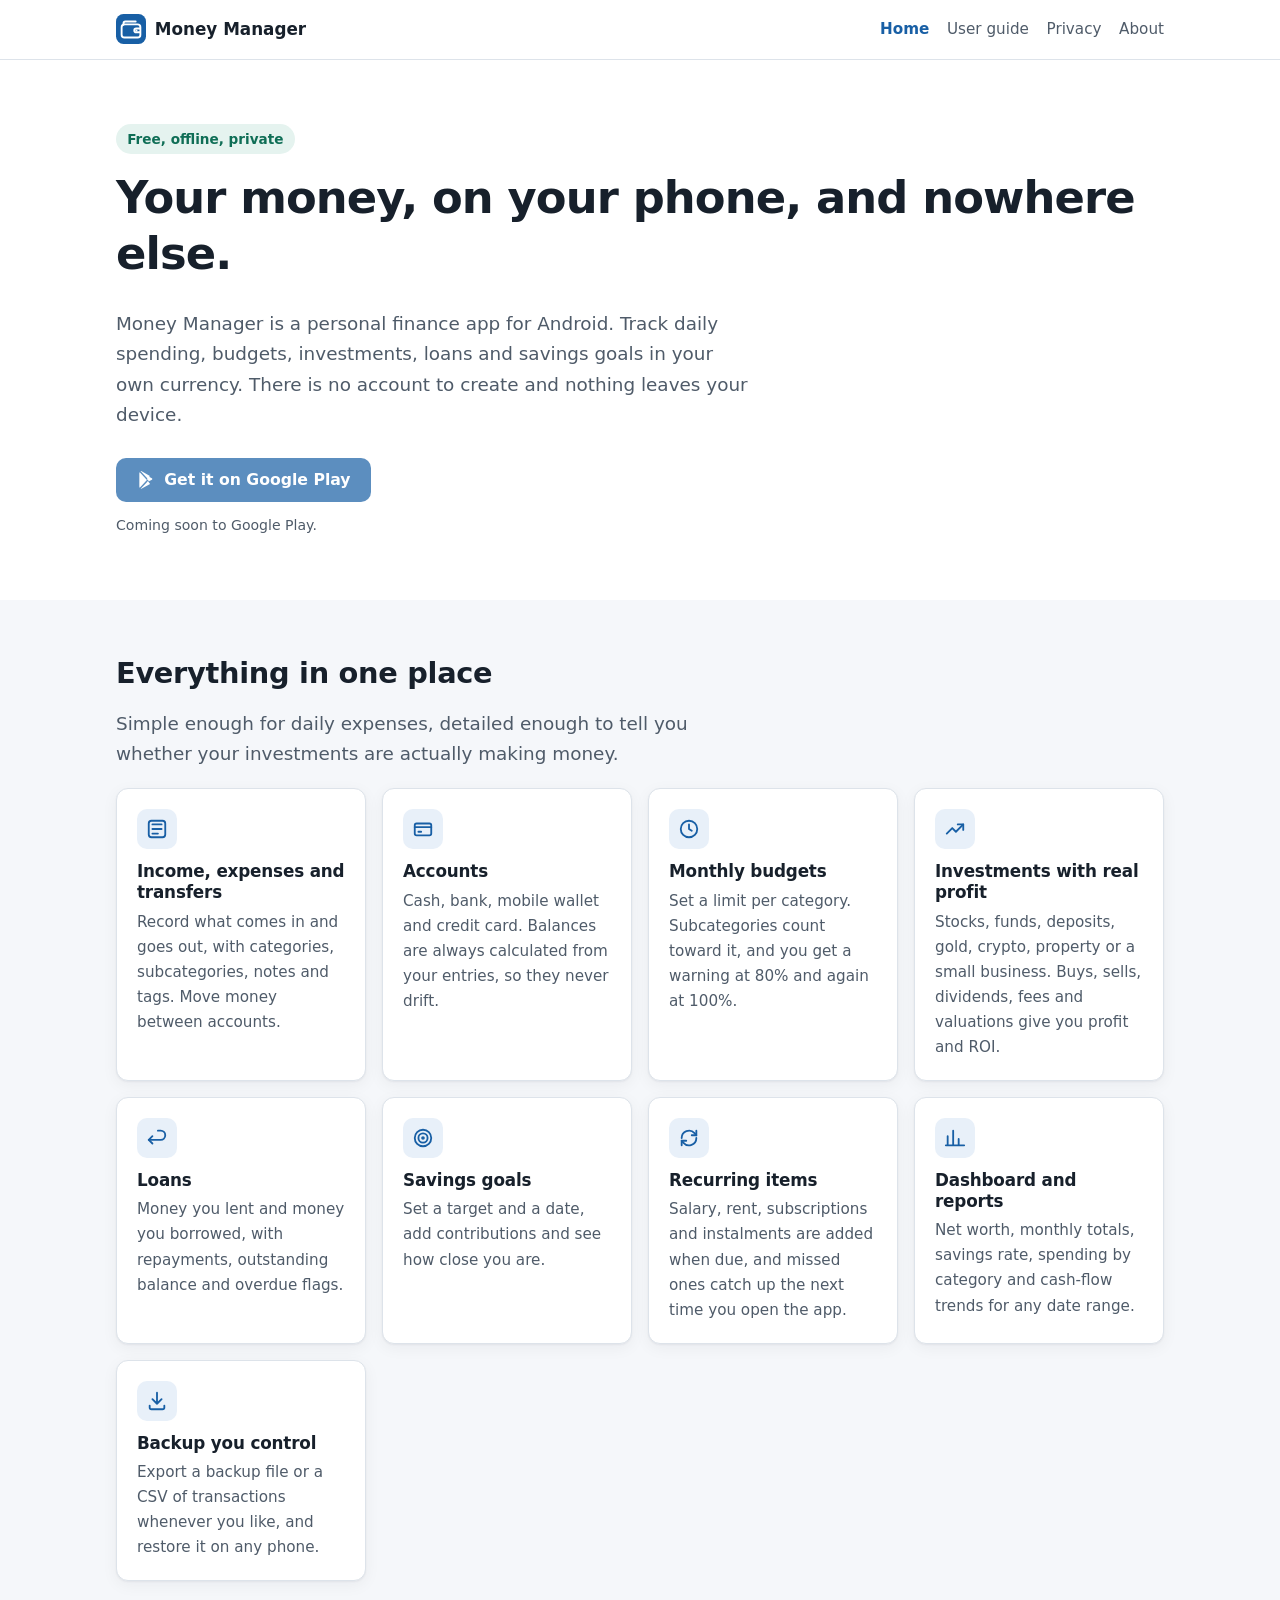
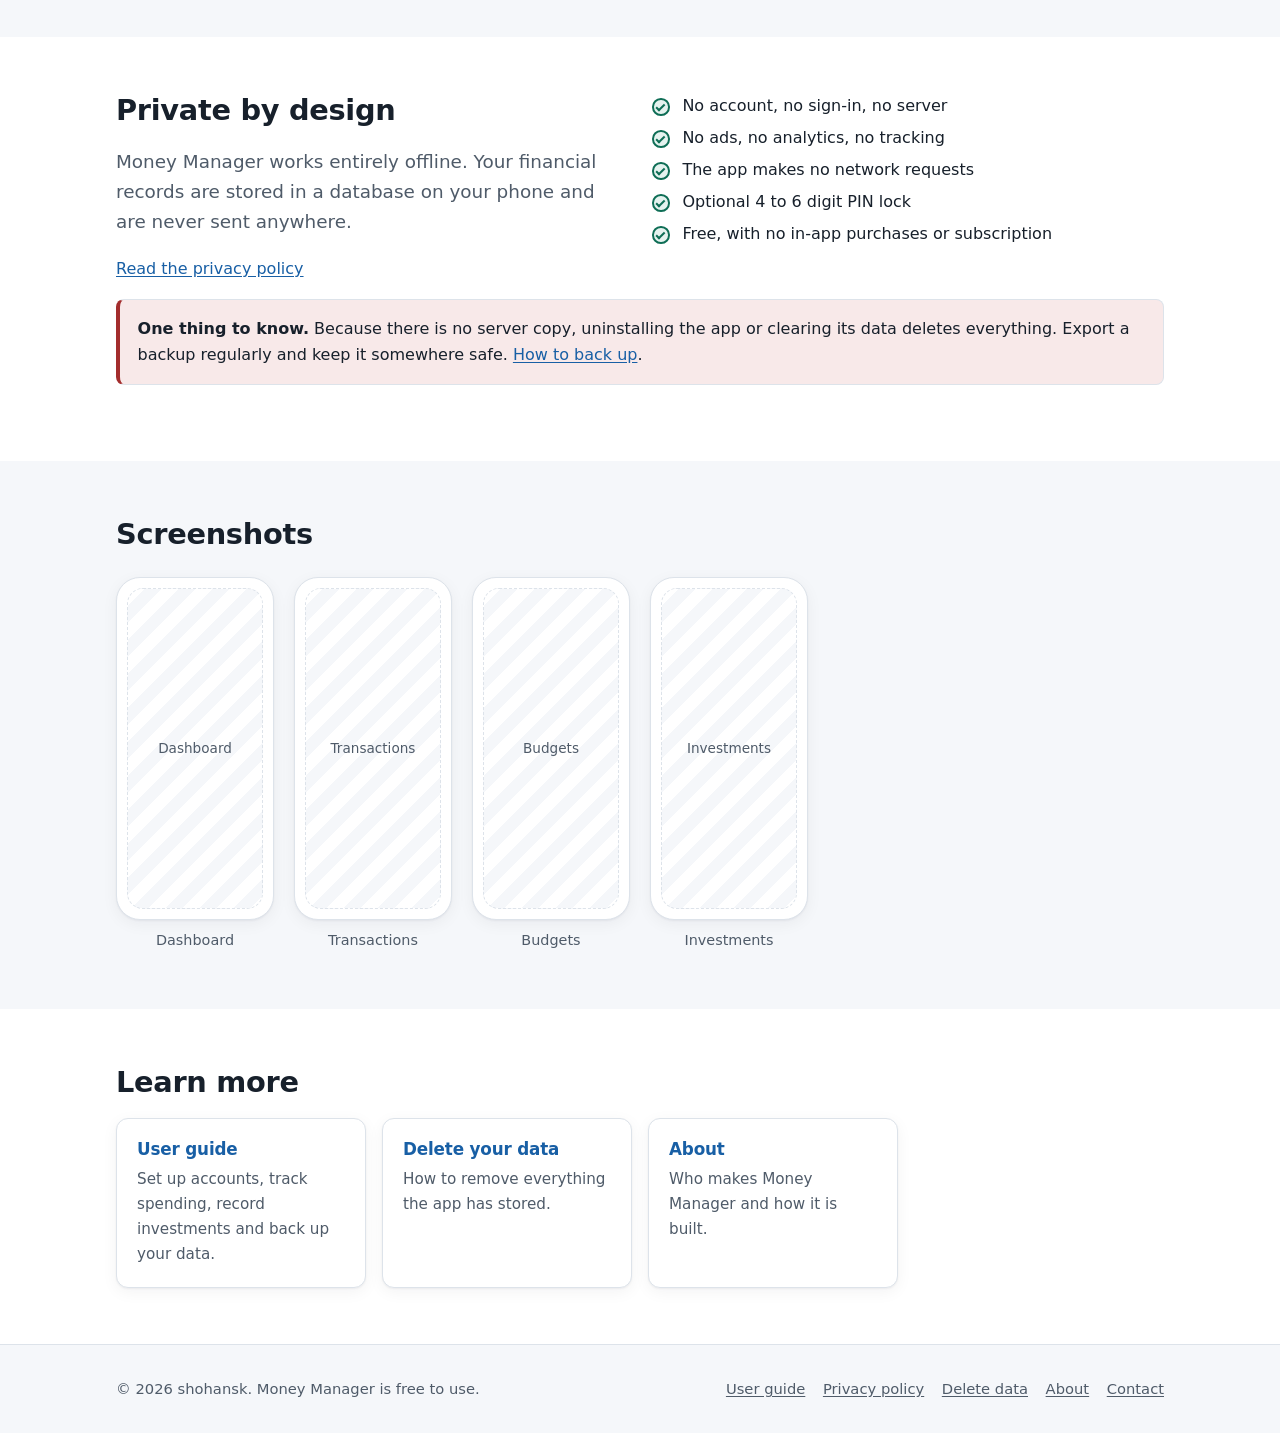
==== index.html @ 329f346e "feat: Money Manager website, user guide and privacy policy Co-Authored-By: Claude Opus 5.5 <noreply@" ====
<!doctype html>
<html lang="en">
<head>
  <meta charset="utf-8">
  <meta name="viewport" content="width=device-width, initial-scale=1">
  <title>Money Manager: private, offline personal finance for Android</title>
  <meta name="description" content="Money Manager is a free personal finance app for Android. Track expenses, budgets, investments, loans and savings goals. Your data stays on your phone.">
  <meta name="color-scheme" content="light dark">
  <meta name="theme-color" content="#185FA5">
  <link rel="canonical" href="https://shohansk.github.io/money-manager-site/">
  <meta property="og:title" content="Money Manager">
  <meta property="og:description" content="Free, offline-first personal finance for Android. No account, no ads, no tracking.">
  <meta property="og:url" content="https://shohansk.github.io/money-manager-site/">
  <meta property="og:type" content="website">
  <link rel="icon" href="data:image/svg+xml,%3Csvg xmlns='http://www.w3.org/2000/svg' viewBox='0 0 32 32'%3E%3Crect width='32' height='32' rx='8' fill='%23185FA5'/%3E%3Crect x='6' y='9' width='20' height='15' rx='3' fill='none' stroke='white' stroke-width='2'/%3E%3Ccircle cx='21' cy='16.5' r='1.6' fill='white'/%3E%3C/svg%3E">
  <link rel="stylesheet" href="style.css">
</head>
<body>
  <a class="skip-link" href="#main">Skip to content</a>

  <header class="site-header">
    <div class="container">
      <a class="brand" href="index.html" aria-label="Money Manager home">
        <svg viewBox="0 0 32 32" aria-hidden="true"><rect width="32" height="32" rx="8" fill="#185FA5"/><path d="M8 11.5V10a2 2 0 0 1 2-2h11" fill="none" stroke="#fff" stroke-width="2" stroke-linecap="round"/><rect x="6" y="11" width="20" height="14" rx="3" fill="none" stroke="#fff" stroke-width="2"/><path d="M26 15.5h-4.5a2 2 0 0 0 0 4H26" fill="none" stroke="#fff" stroke-width="2"/><circle cx="21.8" cy="17.5" r="1.1" fill="#fff"/></svg>
        Money Manager
      </a>
      <nav class="site-nav" aria-label="Main">
        <ul>
          <li><a href="index.html" aria-current="page">Home</a></li>
          <li><a href="guide.html">User guide</a></li>
          <li><a href="privacy.html">Privacy</a></li>
          <li><a href="about.html">About</a></li>
        </ul>
      </nav>
    </div>
  </header>

  <main id="main">
    <section class="hero">
      <div class="container">
        <span class="eyebrow">Free, offline, private</span>
        <h1>Your money, on your phone, and nowhere else.</h1>
        <p class="lead">Money Manager is a personal finance app for Android. Track daily spending, budgets, investments, loans and savings goals in your own currency. There is no account to create and nothing leaves your device.</p>
        <div class="cta-row">
          <a class="btn btn-primary" href="#" aria-disabled="true" aria-describedby="play-note">
            <svg viewBox="0 0 24 24" aria-hidden="true"><path fill="currentColor" d="M4.5 2.8c-.3.3-.5.8-.5 1.4v15.6c0 .6.2 1.1.5 1.4l8.6-9.2-8.6-9.2Zm9.8 10.5-2.1 2.2-6.6 7.1c.4.1.9 0 1.4-.3l9.9-5.6-2.6-3.4Zm4.2-3.7-2.9-1.6-2.6 2.7 2.6 2.8 2.9-1.6c1.5-.9 1.5-1.5 0-2.3ZM6.8 1.6c-.5-.3-1-.4-1.4-.3l6.6 7.1 2.1 2.2 2.6-3.4-9.9-5.6Z"/></svg>
            Get it on Google Play
          </a>
        </div>
        <p class="note" id="play-note">Coming soon to Google Play.</p>
      </div>
    </section>

    <section class="section section-alt" aria-labelledby="features-title">
      <div class="container">
        <h2 id="features-title">Everything in one place</h2>
        <p class="lead">Simple enough for daily expenses, detailed enough to tell you whether your investments are actually making money.</p>
        <div class="grid">
          <article class="card">
            <span class="icon"><svg viewBox="0 0 24 24" fill="none" stroke="currentColor" stroke-width="2" stroke-linecap="round" stroke-linejoin="round" aria-hidden="true"><path d="M7 7h10M7 12h10M7 17h6"/><rect x="3" y="3" width="18" height="18" rx="3"/></svg></span>
            <h3>Income, expenses and transfers</h3>
            <p>Record what comes in and goes out, with categories, subcategories, notes and tags. Move money between accounts.</p>
          </article>
          <article class="card">
            <span class="icon"><svg viewBox="0 0 24 24" fill="none" stroke="currentColor" stroke-width="2" stroke-linecap="round" stroke-linejoin="round" aria-hidden="true"><rect x="3" y="6" width="18" height="13" rx="2"/><path d="M3 10h18M7 15h3"/></svg></span>
            <h3>Accounts</h3>
            <p>Cash, bank, mobile wallet and credit card. Balances are always calculated from your entries, so they never drift.</p>
          </article>
          <article class="card">
            <span class="icon"><svg viewBox="0 0 24 24" fill="none" stroke="currentColor" stroke-width="2" stroke-linecap="round" stroke-linejoin="round" aria-hidden="true"><circle cx="12" cy="12" r="9"/><path d="M12 7v5l3 2"/></svg></span>
            <h3>Monthly budgets</h3>
            <p>Set a limit per category. Subcategories count toward it, and you get a warning at 80% and again at 100%.</p>
          </article>
          <article class="card">
            <span class="icon"><svg viewBox="0 0 24 24" fill="none" stroke="currentColor" stroke-width="2" stroke-linecap="round" stroke-linejoin="round" aria-hidden="true"><path d="M3 17l6-6 4 4 8-8"/><path d="M15 7h6v6"/></svg></span>
            <h3>Investments with real profit</h3>
            <p>Stocks, funds, deposits, gold, crypto, property or a small business. Buys, sells, dividends, fees and valuations give you profit and ROI.</p>
          </article>
          <article class="card">
            <span class="icon"><svg viewBox="0 0 24 24" fill="none" stroke="currentColor" stroke-width="2" stroke-linecap="round" stroke-linejoin="round" aria-hidden="true"><path d="M7 10l-4 4 4 4"/><path d="M3 14h13a5 5 0 0 0 0-10h-3"/></svg></span>
            <h3>Loans</h3>
            <p>Money you lent and money you borrowed, with repayments, outstanding balance and overdue flags.</p>
          </article>
          <article class="card">
            <span class="icon"><svg viewBox="0 0 24 24" fill="none" stroke="currentColor" stroke-width="2" stroke-linecap="round" stroke-linejoin="round" aria-hidden="true"><circle cx="12" cy="12" r="9"/><circle cx="12" cy="12" r="5"/><circle cx="12" cy="12" r="1"/></svg></span>
            <h3>Savings goals</h3>
            <p>Set a target and a date, add contributions and see how close you are.</p>
          </article>
          <article class="card">
            <span class="icon"><svg viewBox="0 0 24 24" fill="none" stroke="currentColor" stroke-width="2" stroke-linecap="round" stroke-linejoin="round" aria-hidden="true"><path d="M4 12a8 8 0 0 1 14-5.3L20 9"/><path d="M20 4v5h-5"/><path d="M20 12a8 8 0 0 1-14 5.3L4 15"/><path d="M4 20v-5h5"/></svg></span>
            <h3>Recurring items</h3>
            <p>Salary, rent, subscriptions and instalments are added when due, and missed ones catch up the next time you open the app.</p>
          </article>
          <article class="card">
            <span class="icon"><svg viewBox="0 0 24 24" fill="none" stroke="currentColor" stroke-width="2" stroke-linecap="round" stroke-linejoin="round" aria-hidden="true"><path d="M4 20V10M10 20V4M16 20v-7M22 20H2"/></svg></span>
            <h3>Dashboard and reports</h3>
            <p>Net worth, monthly totals, savings rate, spending by category and cash-flow trends for any date range.</p>
          </article>
          <article class="card">
            <span class="icon"><svg viewBox="0 0 24 24" fill="none" stroke="currentColor" stroke-width="2" stroke-linecap="round" stroke-linejoin="round" aria-hidden="true"><path d="M12 3v12M7 10l5 5 5-5"/><path d="M4 17v2a2 2 0 0 0 2 2h12a2 2 0 0 0 2-2v-2"/></svg></span>
            <h3>Backup you control</h3>
            <p>Export a backup file or a CSV of transactions whenever you like, and restore it on any phone.</p>
          </article>
        </div>
      </div>
    </section>

    <section class="section" aria-labelledby="privacy-title">
      <div class="container privacy-panel">
        <div>
          <h2 id="privacy-title">Private by design</h2>
          <p class="lead">Money Manager works entirely offline. Your financial records are stored in a database on your phone and are never sent anywhere.</p>
          <p><a href="privacy.html">Read the privacy policy</a></p>
        </div>
        <ul class="checklist">
          <li>No account, no sign-in, no server</li>
          <li>No ads, no analytics, no tracking</li>
          <li>The app makes no network requests</li>
          <li>Optional 4 to 6 digit PIN lock</li>
          <li>Free, with no in-app purchases or subscription</li>
        </ul>
      </div>
      <div class="container">
        <div class="callout callout-warn">
          <p><strong>One thing to know.</strong> Because there is no server copy, uninstalling the app or clearing its data deletes everything. Export a backup regularly and keep it somewhere safe. <a href="guide.html#backup">How to back up</a>.</p>
        </div>
      </div>
    </section>

    <section class="section section-alt" aria-labelledby="shots-title">
      <div class="container">
        <h2 id="shots-title">Screenshots</h2>
        <div class="shots">
          <figure>
            <div class="shot shot--dashboard" role="img" aria-label="Dashboard screen showing net worth and monthly totals"><span>Dashboard</span></div>
            <figcaption>Dashboard</figcaption>
          </figure>
          <figure>
            <div class="shot shot--transactions" role="img" aria-label="Transactions list with categories and amounts"><span>Transactions</span></div>
            <figcaption>Transactions</figcaption>
          </figure>
          <figure>
            <div class="shot shot--budgets" role="img" aria-label="Budgets screen with progress bars per category"><span>Budgets</span></div>
            <figcaption>Budgets</figcaption>
          </figure>
          <figure>
            <div class="shot shot--investments" role="img" aria-label="Investments screen showing profit and ROI"><span>Investments</span></div>
            <figcaption>Investments</figcaption>
          </figure>
        </div>
      </div>
    </section>

    <section class="section" aria-labelledby="next-title">
      <div class="container">
        <h2 id="next-title">Learn more</h2>
        <div class="grid">
          <a class="card" href="guide.html" style="text-decoration:none"><h3>User guide</h3><p>Set up accounts, track spending, record investments and back up your data.</p></a>
          <a class="card" href="delete-data.html" style="text-decoration:none"><h3>Delete your data</h3><p>How to remove everything the app has stored.</p></a>
          <a class="card" href="about.html" style="text-decoration:none"><h3>About</h3><p>Who makes Money Manager and how it is built.</p></a>
        </div>
      </div>
    </section>
  </main>

  <footer class="site-footer">
    <div class="container">
      <p>&copy; 2026 shohansk. Money Manager is free to use.</p>
      <ul>
        <li><a href="guide.html">User guide</a></li>
        <li><a href="privacy.html">Privacy policy</a></li>
        <li><a href="delete-data.html">Delete data</a></li>
        <li><a href="about.html">About</a></li>
        <li><a href="https://github.com/shohansk/money-manager-site/issues">Contact</a></li>
      </ul>
    </div>
  </footer>
</body>
</html>
---- style.css ----
/* Money Manager site: shared styles. No build step. */

:root {
  --accent: #185fa5;
  --accent-strong: #124a82;
  --accent-soft: #e8f0f9;
  --gain: #0f6e56;
  --gain-soft: #e5f3ef;
  --loss: #a32d2d;
  --loss-soft: #f8e9e9;
  --bg: #ffffff;
  --bg-alt: #f5f7fa;
  --surface: #ffffff;
  --text: #17202b;
  --muted: #4f5b69;
  --border: #dde3ea;
  --code-bg: #eef2f6;
  --shadow: 0 1px 2px rgba(16, 24, 40, 0.05), 0 4px 16px rgba(16, 24, 40, 0.05);
  --radius: 12px;
  --max: 1080px;
  --prose: 720px;
  --font: "Inter", system-ui, -apple-system, "Segoe UI", Roboto, "Noto Sans", sans-serif;
  --mono: ui-monospace, SFMono-Regular, Menlo, Consolas, monospace;
  color-scheme: light dark;
}

@media (prefers-color-scheme: dark) {
  :root {
    --accent: #6aa7e6;
    --accent-strong: #8dbcef;
    --accent-soft: #15283d;
    --gain: #4cc3a1;
    --gain-soft: #10291f;
    --loss: #ef8a8a;
    --loss-soft: #2f1616;
    --bg: #0f141a;
    --bg-alt: #151c24;
    --surface: #18212b;
    --text: #e6ebf1;
    --muted: #a3afbd;
    --border: #2a3542;
    --code-bg: #1f2a36;
    --shadow: none;
  }
}

*,
*::before,
*::after {
  box-sizing: border-box;
}

html {
  -webkit-text-size-adjust: 100%;
  scroll-behavior: smooth;
  scroll-padding-top: 1rem;
}

body {
  margin: 0;
  background: var(--bg);
  color: var(--text);
  font-family: var(--font);
  font-size: 1rem;
  line-height: 1.65;
  overflow-wrap: break-word;
}

img,
svg {
  max-width: 100%;
}

a {
  color: var(--accent);
  text-underline-offset: 0.15em;
}

a:hover {
  color: var(--accent-strong);
}

a:focus-visible,
.btn:focus-visible {
  outline: 3px solid var(--accent);
  outline-offset: 2px;
  border-radius: 6px;
}

h1,
h2,
h3,
h4 {
  line-height: 1.25;
  letter-spacing: -0.01em;
  margin: 0 0 0.6em;
}

h1 {
  font-size: clamp(1.9rem, 5vw, 2.8rem);
  letter-spacing: -0.02em;
}

h2 {
  font-size: clamp(1.4rem, 3.5vw, 1.8rem);
  margin-top: 2.2em;
}

h3 {
  font-size: 1.15rem;
  margin-top: 1.8em;
}

p,
ul,
ol,
table,
pre {
  margin: 0 0 1em;
}

li + li {
  margin-top: 0.35em;
}

code {
  font-family: var(--mono);
  font-size: 0.9em;
  background: var(--code-bg);
  padding: 0.1em 0.35em;
  border-radius: 4px;
}

pre {
  background: var(--code-bg);
  padding: 1rem;
  border-radius: 8px;
  overflow-x: auto;
  font-size: 0.9rem;
  line-height: 1.5;
}

pre code {
  background: none;
  padding: 0;
}

.skip-link {
  position: absolute;
  left: -9999px;
}

.skip-link:focus {
  left: 1rem;
  top: 1rem;
  background: var(--surface);
  padding: 0.5rem 1rem;
  z-index: 10;
}

.container {
  max-width: var(--max);
  margin: 0 auto;
  padding: 0 16px;
}

.prose {
  max-width: var(--prose);
}

/* Header */

.site-header {
  border-bottom: 1px solid var(--border);
  background: var(--bg);
}

.site-header .container {
  display: flex;
  flex-wrap: wrap;
  align-items: center;
  justify-content: space-between;
  gap: 0.5rem 1.5rem;
  padding-top: 0.9rem;
  padding-bottom: 0.9rem;
}

.brand {
  display: inline-flex;
  align-items: center;
  gap: 0.55rem;
  font-weight: 700;
  font-size: 1.05rem;
  color: var(--text);
  text-decoration: none;
}

.brand svg {
  width: 30px;
  height: 30px;
  flex: none;
}

.site-nav ul {
  display: flex;
  flex-wrap: wrap;
  gap: 0.25rem 1.1rem;
  list-style: none;
  margin: 0;
  padding: 0;
}

.site-nav li + li {
  margin-top: 0;
}

.site-nav a {
  color: var(--muted);
  text-decoration: none;
  font-size: 0.95rem;
  padding: 0.25rem 0;
}

.site-nav a:hover,
.site-nav a[aria-current="page"] {
  color: var(--accent);
}

.site-nav a[aria-current="page"] {
  font-weight: 600;
}

/* Sections */

main {
  display: block;
}

.section {
  padding: 3.5rem 0;
}

.section-alt {
  background: var(--bg-alt);
}

.section h2:first-child {
  margin-top: 0;
}

.lead {
  font-size: 1.15rem;
  color: var(--muted);
  max-width: 40rem;
}

.page-head {
  padding: 3rem 0 1rem;
}

.page-head p {
  color: var(--muted);
}

.meta {
  font-size: 0.9rem;
  color: var(--muted);
}

/* Hero */

.hero {
  padding: 4rem 0 3rem;
}

.hero .lead {
  margin-bottom: 1.75rem;
}

.eyebrow {
  display: inline-block;
  font-size: 0.85rem;
  font-weight: 600;
  color: var(--gain);
  background: var(--gain-soft);
  padding: 0.25rem 0.7rem;
  border-radius: 999px;
  margin-bottom: 1rem;
}

.cta-row {
  display: flex;
  flex-wrap: wrap;
  gap: 0.75rem;
  align-items: center;
}

.btn {
  display: inline-flex;
  align-items: center;
  justify-content: center;
  gap: 0.5rem;
  min-height: 44px;
  padding: 0.65rem 1.2rem;
  border-radius: 10px;
  font-weight: 600;
  font-size: 0.98rem;
  text-decoration: none;
  border: 1px solid transparent;
  line-height: 1.2;
}

.btn-primary {
  background: var(--accent);
  color: #fff;
}

.btn-primary:hover {
  background: var(--accent-strong);
  color: #fff;
}

@media (prefers-color-scheme: dark) {
  .btn-primary,
  .btn-primary:hover {
    color: #0f141a;
  }
}

.btn-secondary {
  background: var(--surface);
  color: var(--accent);
  border-color: var(--border);
}

.btn-secondary:hover {
  border-color: var(--accent);
}

.btn[aria-disabled="true"] {
  opacity: 0.7;
  cursor: default;
}

.btn svg {
  width: 20px;
  height: 20px;
  flex: none;
}

.note {
  font-size: 0.88rem;
  color: var(--muted);
  margin-top: 0.75rem;
}

/* Cards and grids */

.grid {
  display: grid;
  gap: 1rem;
  grid-template-columns: repeat(auto-fill, minmax(min(100%, 240px), 1fr));
}

.card {
  background: var(--surface);
  border: 1px solid var(--border);
  border-radius: var(--radius);
  padding: 1.25rem;
  box-shadow: var(--shadow);
}

.card h3 {
  margin: 0 0 0.4rem;
  font-size: 1.05rem;
}

.card p {
  margin: 0;
  color: var(--muted);
  font-size: 0.95rem;
}

.icon {
  display: inline-flex;
  align-items: center;
  justify-content: center;
  width: 40px;
  height: 40px;
  border-radius: 10px;
  background: var(--accent-soft);
  color: var(--accent);
  margin-bottom: 0.75rem;
}

.icon svg {
  width: 22px;
  height: 22px;
}

.privacy-panel {
  display: grid;
  gap: 1.5rem;
  grid-template-columns: repeat(auto-fit, minmax(min(100%, 300px), 1fr));
  align-items: start;
}

.checklist {
  list-style: none;
  padding: 0;
}

.checklist li {
  position: relative;
  padding-left: 1.9rem;
}

.checklist li::before {
  content: "";
  position: absolute;
  left: 0;
  top: 0.3em;
  width: 1.1rem;
  height: 1.1rem;
  border-radius: 50%;
  background: var(--gain-soft);
  border: 2px solid var(--gain);
}

.checklist li::after {
  content: "";
  position: absolute;
  left: 0.38rem;
  top: 0.52em;
  width: 0.3rem;
  height: 0.55rem;
  border: solid var(--gain);
  border-width: 0 2px 2px 0;
  transform: rotate(45deg);
}

/* Callouts */

.callout {
  border: 1px solid var(--border);
  border-left: 4px solid var(--accent);
  background: var(--accent-soft);
  border-radius: 8px;
  padding: 1rem 1.1rem;
  margin: 0 0 1.25rem;
}

.callout p:last-child,
.callout ul:last-child {
  margin-bottom: 0;
}

.callout-warn {
  border-left-color: var(--loss);
  background: var(--loss-soft);
}

.callout-ok {
  border-left-color: var(--gain);
  background: var(--gain-soft);
}

/* Tables */

.table-wrap {
  overflow-x: auto;
  margin: 0 0 1.25rem;
  border: 1px solid var(--border);
  border-radius: 8px;
}

table {
  width: 100%;
  border-collapse: collapse;
  font-size: 0.95rem;
  margin: 0;
}

th,
td {
  text-align: left;
  padding: 0.6rem 0.8rem;
  border-bottom: 1px solid var(--border);
  vertical-align: top;
}

tr:last-child td {
  border-bottom: 0;
}

th {
  background: var(--bg-alt);
  font-weight: 600;
}

td.num,
th.num {
  text-align: right;
  font-variant-numeric: tabular-nums;
  white-space: nowrap;
}

.gain {
  color: var(--gain);
  font-weight: 600;
}

.loss {
  color: var(--loss);
  font-weight: 600;
}

/* Guide layout */

.doc-layout {
  display: grid;
  gap: 2rem;
  grid-template-columns: minmax(0, 1fr);
  padding-bottom: 3rem;
}

@media (min-width: 900px) {
  .doc-layout {
    grid-template-columns: 230px minmax(0, 1fr);
    gap: 3rem;
  }

  .toc {
    position: sticky;
    top: 1rem;
    align-self: start;
    max-height: calc(100vh - 2rem);
    overflow-y: auto;
  }
}

.toc {
  background: var(--bg-alt);
  border: 1px solid var(--border);
  border-radius: var(--radius);
  padding: 1rem 1.1rem;
  font-size: 0.93rem;
}

.toc h2 {
  font-size: 0.85rem;
  text-transform: uppercase;
  letter-spacing: 0.06em;
  color: var(--muted);
  margin: 0 0 0.5rem;
}

.toc ol {
  margin: 0;
  padding-left: 1.2rem;
}

.toc li + li {
  margin-top: 0.2em;
}

.toc a {
  text-decoration: none;
}

.toc a:hover {
  text-decoration: underline;
}

.doc-content > section > h2 {
  padding-top: 0.5rem;
  border-top: 1px solid var(--border);
  padding-top: 2rem;
}

.doc-content > section:first-child > h2 {
  border-top: 0;
  padding-top: 0;
  margin-top: 0;
}

.back-top {
  font-size: 0.88rem;
}

details {
  border: 1px solid var(--border);
  border-radius: 8px;
  padding: 0.75rem 1rem;
  margin-bottom: 0.6rem;
  background: var(--surface);
}

summary {
  cursor: pointer;
  font-weight: 600;
}

details[open] summary {
  margin-bottom: 0.5rem;
}

details p:last-child {
  margin-bottom: 0;
}

/* Screenshots: the image is drawn on top of a placeholder label, so a missing file leaves a neat empty frame. */

.shots {
  display: grid;
  gap: 1.25rem;
  grid-template-columns: repeat(auto-fill, minmax(min(100%, 140px), 1fr));
  margin-top: 1.5rem;
}

.shots figure {
  margin: 0;
}

.shots figcaption {
  text-align: center;
  font-size: 0.9rem;
  color: var(--muted);
  margin-top: 0.6rem;
}

.shot {
  position: relative;
  aspect-ratio: 9 / 19.5;
  max-width: 260px;
  margin: 0 auto;
  border-radius: 24px;
  border: 1px solid var(--border);
  background: var(--surface);
  box-shadow: var(--shadow);
  overflow: hidden;
  display: flex;
  align-items: center;
  justify-content: center;
  text-align: center;
  padding: 1rem;
  color: var(--muted);
  font-size: 0.85rem;
}

.shot::before {
  content: "";
  position: absolute;
  inset: 10px;
  border-radius: 16px;
  border: 1px dashed var(--border);
  background: repeating-linear-gradient(135deg, transparent 0 12px, var(--bg-alt) 12px 24px);
}

.shot span {
  position: relative;
}

.shot::after {
  content: "";
  position: absolute;
  inset: 0;
  background-size: cover;
  background-position: top center;
  background-repeat: no-repeat;
}

.shot--dashboard::after { background-image: url("assets/screenshot-dashboard.png"); }
.shot--transactions::after { background-image: url("assets/screenshot-transactions.png"); }
.shot--budgets::after { background-image: url("assets/screenshot-budgets.png"); }
.shot--investments::after { background-image: url("assets/screenshot-investments.png"); }

/* Footer */

.site-footer {
  border-top: 1px solid var(--border);
  background: var(--bg-alt);
  padding: 2rem 0;
  font-size: 0.92rem;
  color: var(--muted);
}

.site-footer .container {
  display: flex;
  flex-wrap: wrap;
  justify-content: space-between;
  gap: 1rem 2rem;
}

.site-footer ul {
  display: flex;
  flex-wrap: wrap;
  gap: 0.25rem 1.1rem;
  list-style: none;
  padding: 0;
  margin: 0;
}

.site-footer li + li {
  margin-top: 0;
}

.site-footer p {
  margin: 0;
}

.site-footer a {
  color: var(--muted);
}

.site-footer a:hover {
  color: var(--accent);
}

/* 404 */

.center-page {
  min-height: 55vh;
  display: flex;
  flex-direction: column;
  justify-content: center;
  padding: 4rem 0;
}

@media (prefers-reduced-motion: reduce) {
  html {
    scroll-behavior: auto;
  }
}

@media print {
  .site-header,
  .site-footer,
  .toc,
  .skip-link {
    display: none;
  }
}
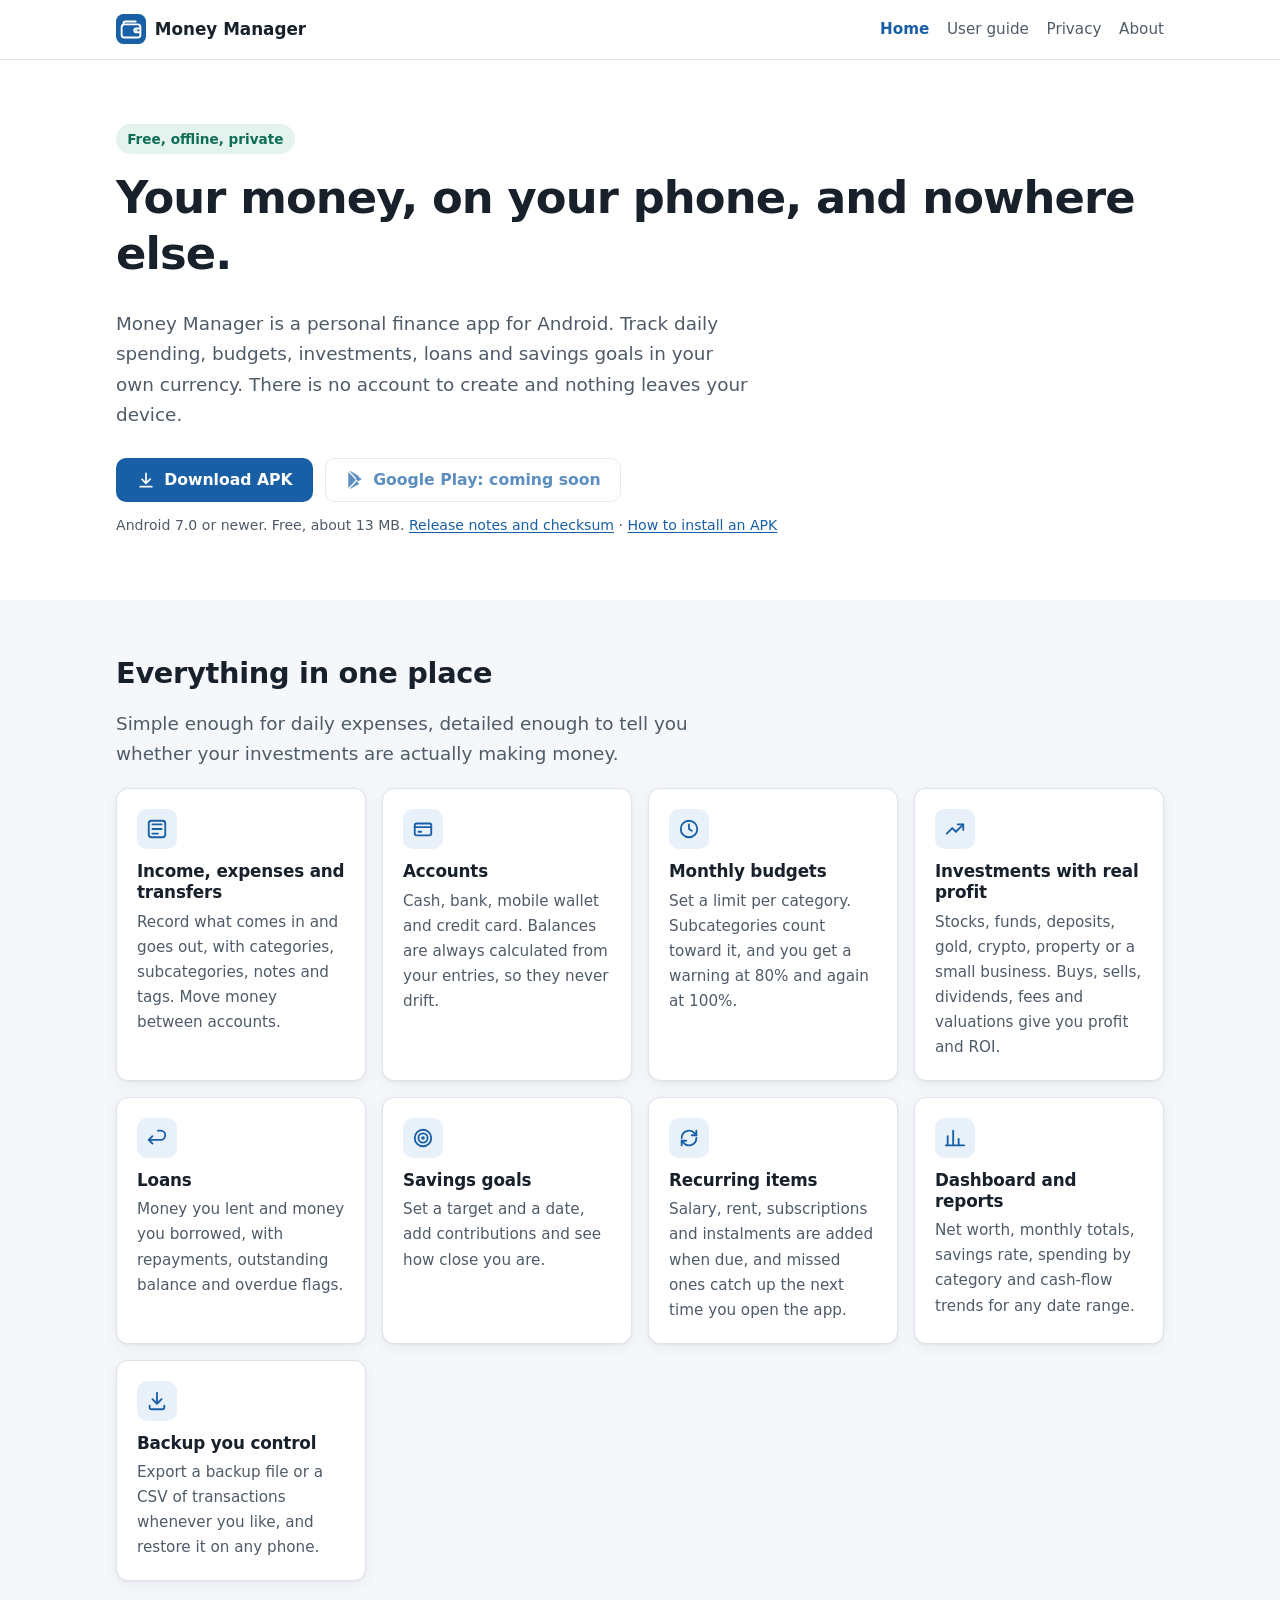
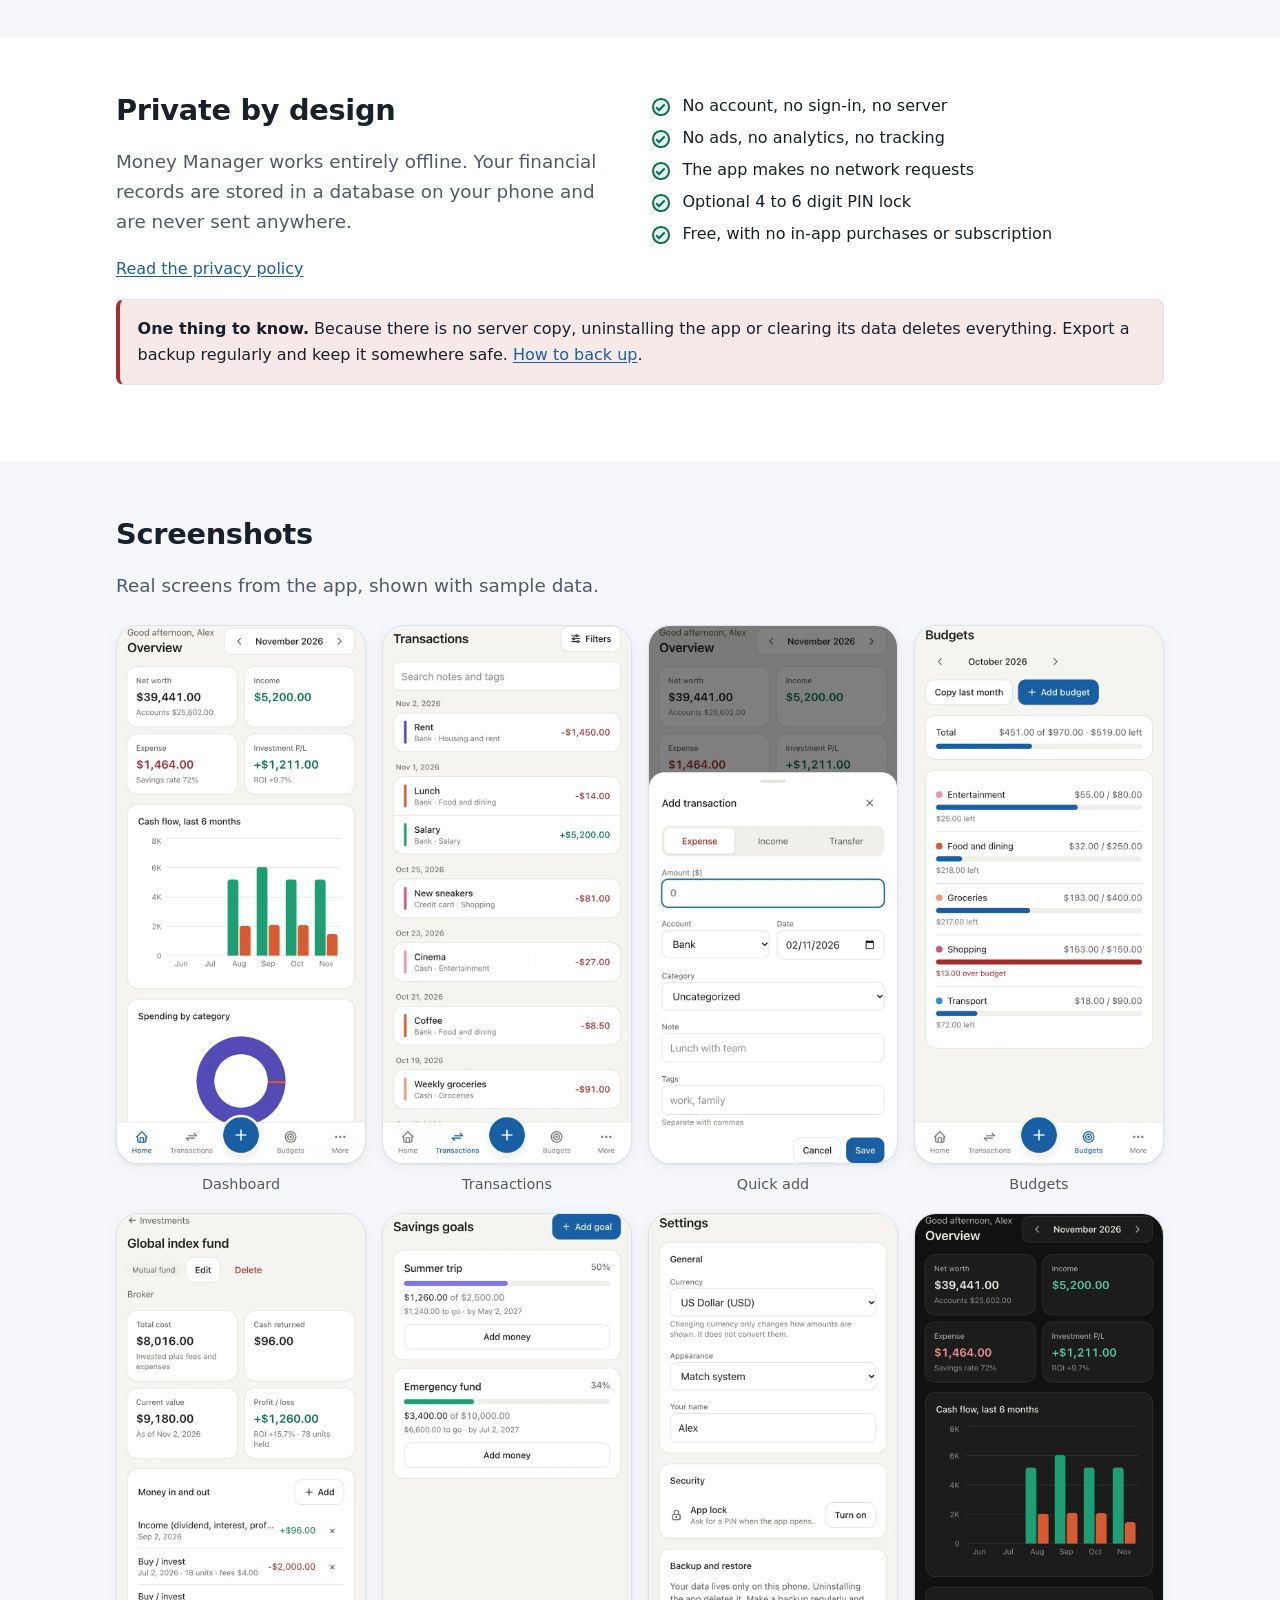
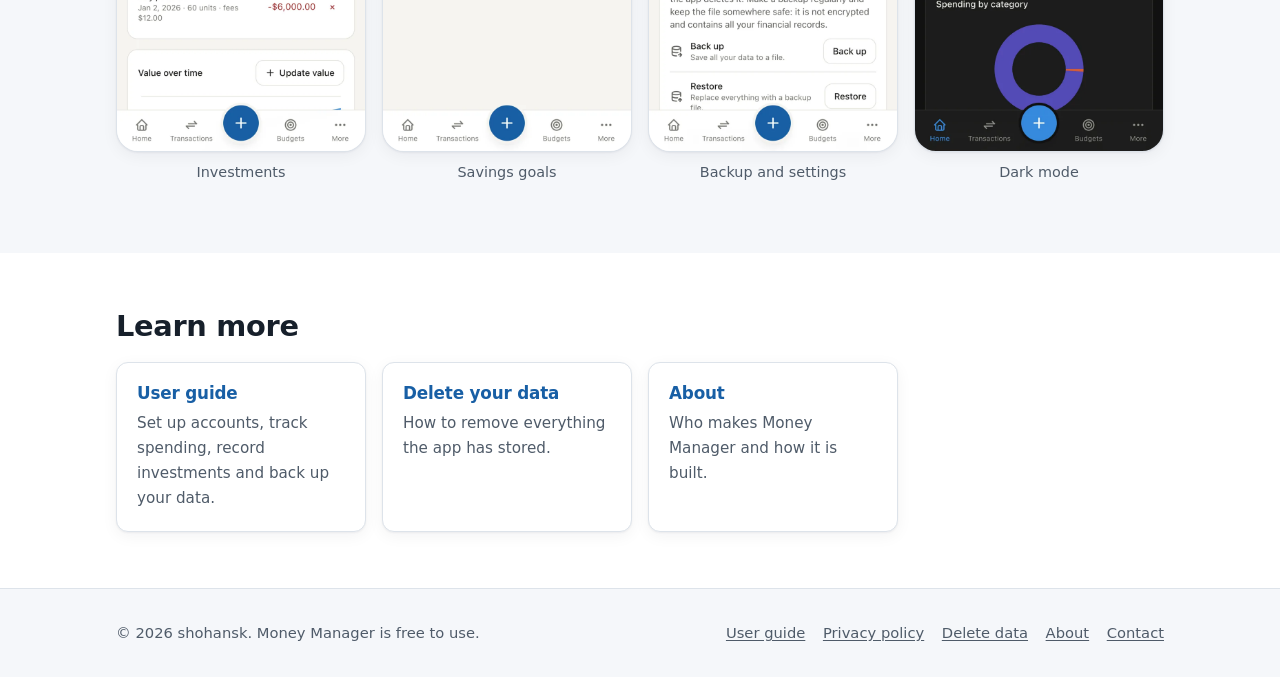
==== commit b900137a: "feat: real app screenshots, APK download and install guide Co-Authored-By: Claude Opus 5.5 <noreply@" ====
--- a/index.html
+++ b/index.html
@@ -42,12 +42,16 @@
         <h1>Your money, on your phone, and nowhere else.</h1>
         <p class="lead">Money Manager is a personal finance app for Android. Track daily spending, budgets, investments, loans and savings goals in your own currency. There is no account to create and nothing leaves your device.</p>
         <div class="cta-row">
-          <a class="btn btn-primary" href="#" aria-disabled="true" aria-describedby="play-note">
+          <a class="btn btn-primary" href="https://github.com/shohansk/money-manager-site/releases/latest/download/money-manager.apk" download>
+            <svg viewBox="0 0 24 24" aria-hidden="true"><path fill="currentColor" d="M12 3a1 1 0 0 1 1 1v9.6l3.3-3.3a1 1 0 1 1 1.4 1.4l-5 5a1 1 0 0 1-1.4 0l-5-5a1 1 0 0 1 1.4-1.4l3.3 3.3V4a1 1 0 0 1 1-1ZM5 19a1 1 0 1 0 0 2h14a1 1 0 1 0 0-2H5Z"/></svg>
+            Download APK
+          </a>
+          <a class="btn btn-secondary" href="#" aria-disabled="true" aria-describedby="play-note">
             <svg viewBox="0 0 24 24" aria-hidden="true"><path fill="currentColor" d="M4.5 2.8c-.3.3-.5.8-.5 1.4v15.6c0 .6.2 1.1.5 1.4l8.6-9.2-8.6-9.2Zm9.8 10.5-2.1 2.2-6.6 7.1c.4.1.9 0 1.4-.3l9.9-5.6-2.6-3.4Zm4.2-3.7-2.9-1.6-2.6 2.7 2.6 2.8 2.9-1.6c1.5-.9 1.5-1.5 0-2.3ZM6.8 1.6c-.5-.3-1-.4-1.4-.3l6.6 7.1 2.1 2.2 2.6-3.4-9.9-5.6Z"/></svg>
-            Get it on Google Play
+            Google Play: coming soon
           </a>
         </div>
-        <p class="note" id="play-note">Coming soon to Google Play.</p>
+        <p class="note" id="play-note">Android 7.0 or newer. Free, about 13 MB. <a href="https://github.com/shohansk/money-manager-site/releases/latest">Release notes and checksum</a> · <a href="guide.html#install-apk">How to install an APK</a></p>
       </div>
     </section>
 
@@ -130,22 +134,39 @@
     <section class="section section-alt" aria-labelledby="shots-title">
       <div class="container">
         <h2 id="shots-title">Screenshots</h2>
-        <div class="shots">
-          <figure>
-            <div class="shot shot--dashboard" role="img" aria-label="Dashboard screen showing net worth and monthly totals"><span>Dashboard</span></div>
+        <p class="lead">Real screens from the app, shown with sample data.</p>
+        <div class="shots" tabindex="0" aria-label="App screenshots, scroll sideways for more">
+          <figure>
+            <img src="assets/screenshot-dashboard.webp" width="720" height="1558" loading="lazy" decoding="async" alt="Home screen with net worth, monthly income and expense, investment profit and a six-month cash-flow chart">
             <figcaption>Dashboard</figcaption>
           </figure>
           <figure>
-            <div class="shot shot--transactions" role="img" aria-label="Transactions list with categories and amounts"><span>Transactions</span></div>
+            <img src="assets/screenshot-transactions.webp" width="720" height="1558" loading="lazy" decoding="async" alt="Transactions grouped by day with categories, accounts and amounts">
             <figcaption>Transactions</figcaption>
           </figure>
           <figure>
-            <div class="shot shot--budgets" role="img" aria-label="Budgets screen with progress bars per category"><span>Budgets</span></div>
+            <img src="assets/screenshot-add-transaction.webp" width="720" height="1558" loading="lazy" decoding="async" alt="Add-transaction sheet with expense, income and transfer tabs">
+            <figcaption>Quick add</figcaption>
+          </figure>
+          <figure>
+            <img src="assets/screenshot-budgets.webp" width="720" height="1558" loading="lazy" decoding="async" alt="Monthly budgets with progress bars and an over-budget warning">
             <figcaption>Budgets</figcaption>
           </figure>
           <figure>
-            <div class="shot shot--investments" role="img" aria-label="Investments screen showing profit and ROI"><span>Investments</span></div>
+            <img src="assets/screenshot-investment-detail.webp" width="720" height="1558" loading="lazy" decoding="async" alt="Investment detail showing total cost, current value, profit and ROI">
             <figcaption>Investments</figcaption>
+          </figure>
+          <figure>
+            <img src="assets/screenshot-goals.webp" width="720" height="1558" loading="lazy" decoding="async" alt="Savings goals with progress toward each target">
+            <figcaption>Savings goals</figcaption>
+          </figure>
+          <figure>
+            <img src="assets/screenshot-settings.webp" width="720" height="1558" loading="lazy" decoding="async" alt="Settings with currency, app lock, backup and restore">
+            <figcaption>Backup and settings</figcaption>
+          </figure>
+          <figure>
+            <img src="assets/screenshot-dashboard-dark.webp" width="720" height="1558" loading="lazy" decoding="async" alt="Home screen in dark mode">
+            <figcaption>Dark mode</figcaption>
           </figure>
         </div>
       </div>
--- a/style.css
+++ b/style.css
@@ -609,17 +609,33 @@
   margin-bottom: 0;
 }
 
-/* Screenshots: the image is drawn on top of a placeholder label, so a missing file leaves a neat empty frame. */
+/* Screenshots: a swipeable row on phones, a grid on wide screens. */
 
 .shots {
   display: grid;
-  gap: 1.25rem;
-  grid-template-columns: repeat(auto-fill, minmax(min(100%, 140px), 1fr));
+  grid-auto-flow: column;
+  grid-auto-columns: min(62%, 240px);
+  gap: 1rem;
   margin-top: 1.5rem;
+  overflow-x: auto;
+  scroll-snap-type: x mandatory;
+  padding-bottom: 0.75rem;
+  overscroll-behavior-x: contain;
 }
 
 .shots figure {
   margin: 0;
+  scroll-snap-align: start;
+}
+
+.shots img {
+  display: block;
+  width: 100%;
+  height: auto;
+  border-radius: 22px;
+  border: 1px solid var(--border);
+  box-shadow: var(--shadow);
+  background: var(--surface);
 }
 
 .shots figcaption {
@@ -629,51 +645,14 @@
   margin-top: 0.6rem;
 }
 
-.shot {
-  position: relative;
-  aspect-ratio: 9 / 19.5;
-  max-width: 260px;
-  margin: 0 auto;
-  border-radius: 24px;
-  border: 1px solid var(--border);
-  background: var(--surface);
-  box-shadow: var(--shadow);
-  overflow: hidden;
-  display: flex;
-  align-items: center;
-  justify-content: center;
-  text-align: center;
-  padding: 1rem;
-  color: var(--muted);
-  font-size: 0.85rem;
-}
-
-.shot::before {
-  content: "";
-  position: absolute;
-  inset: 10px;
-  border-radius: 16px;
-  border: 1px dashed var(--border);
-  background: repeating-linear-gradient(135deg, transparent 0 12px, var(--bg-alt) 12px 24px);
-}
-
-.shot span {
-  position: relative;
-}
-
-.shot::after {
-  content: "";
-  position: absolute;
-  inset: 0;
-  background-size: cover;
-  background-position: top center;
-  background-repeat: no-repeat;
-}
-
-.shot--dashboard::after { background-image: url("assets/screenshot-dashboard.png"); }
-.shot--transactions::after { background-image: url("assets/screenshot-transactions.png"); }
-.shot--budgets::after { background-image: url("assets/screenshot-budgets.png"); }
-.shot--investments::after { background-image: url("assets/screenshot-investments.png"); }
+@media (min-width: 900px) {
+  .shots {
+    grid-auto-flow: row;
+    grid-template-columns: repeat(4, 1fr);
+    grid-auto-columns: auto;
+    overflow: visible;
+  }
+}
 
 /* Footer */
 
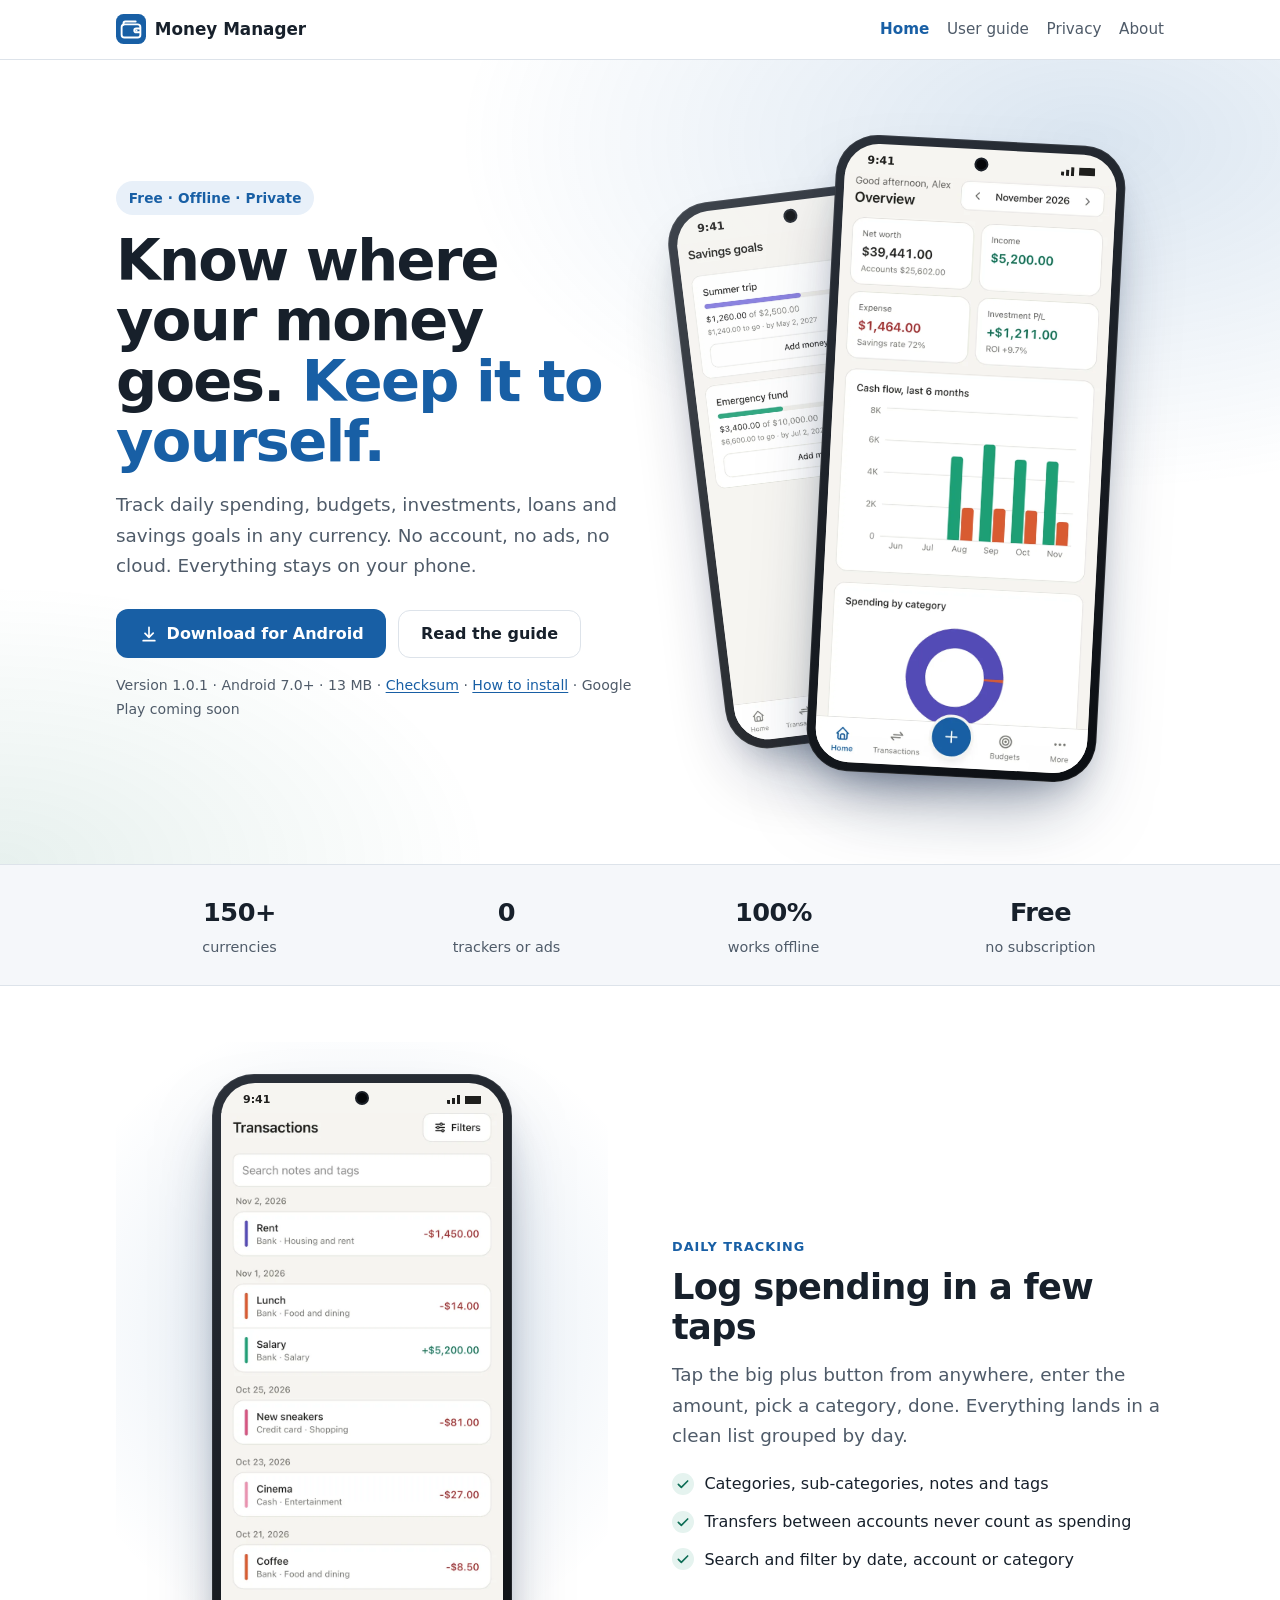
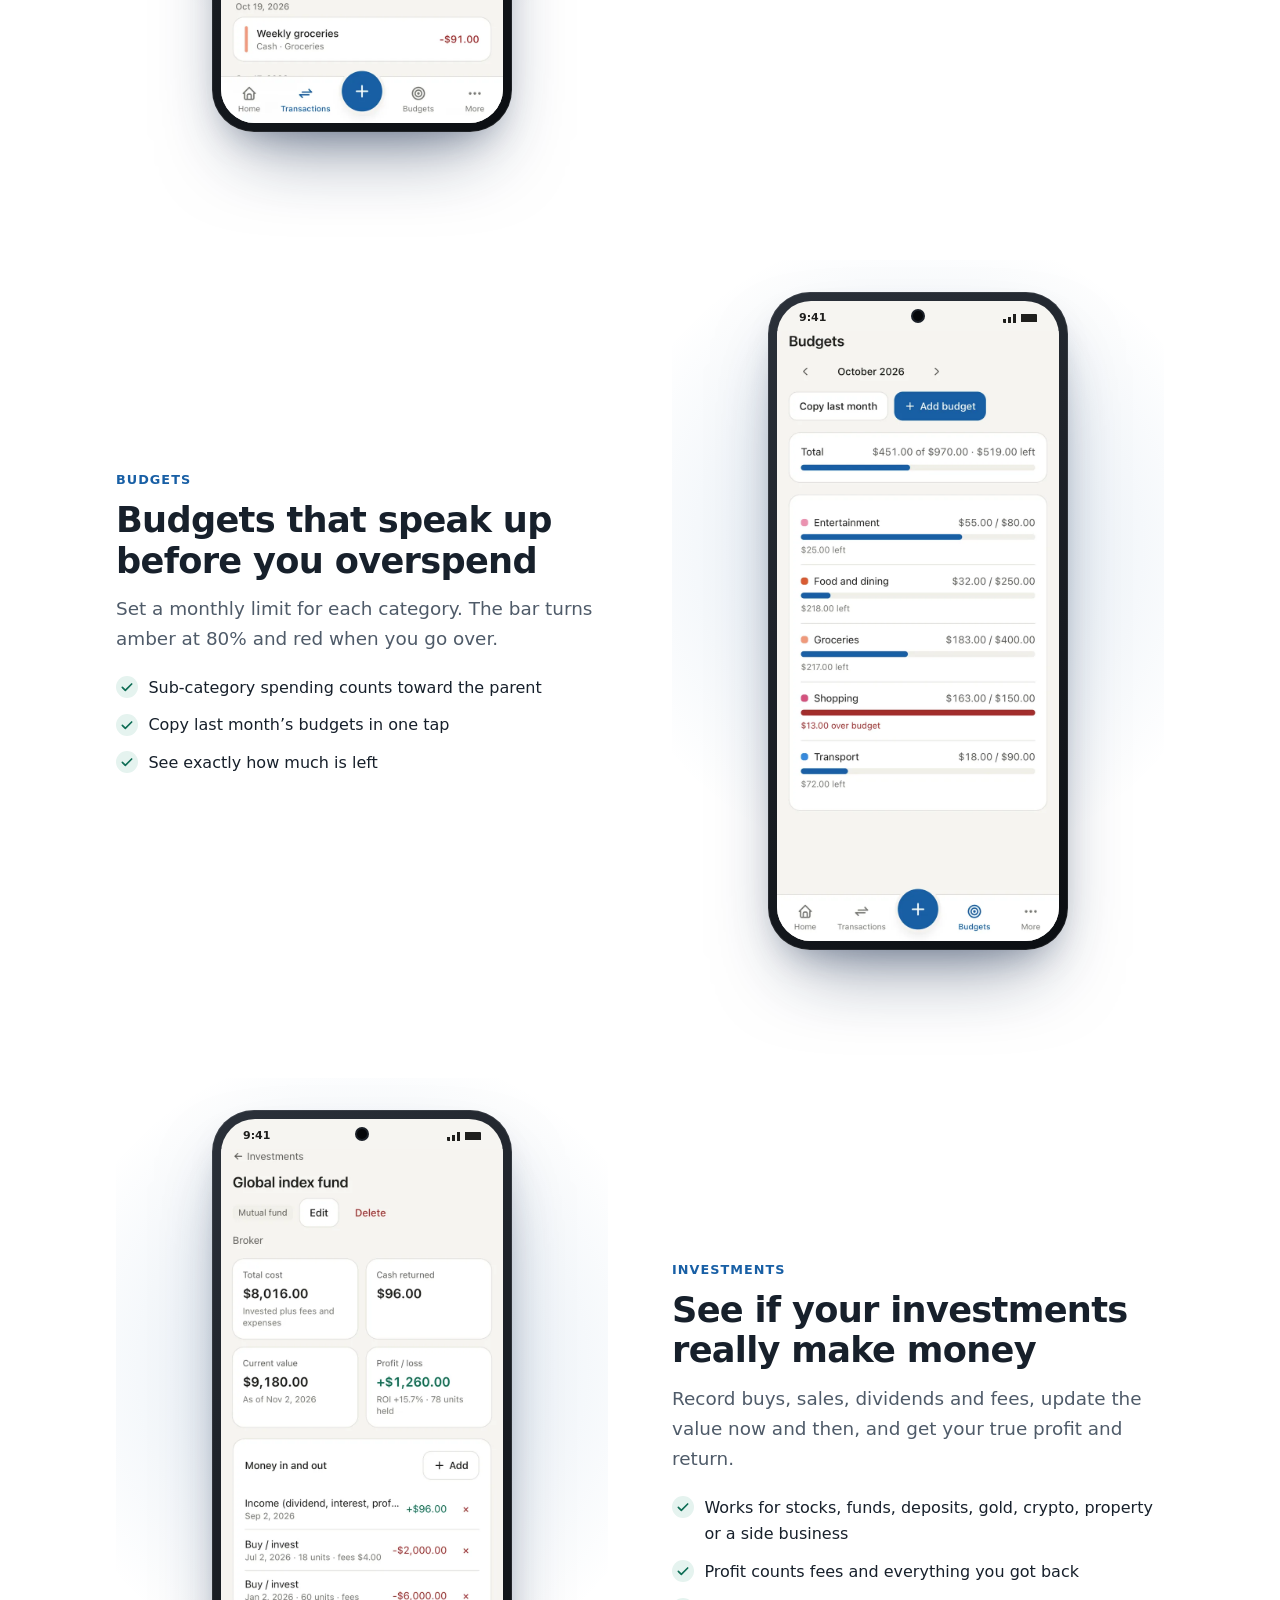
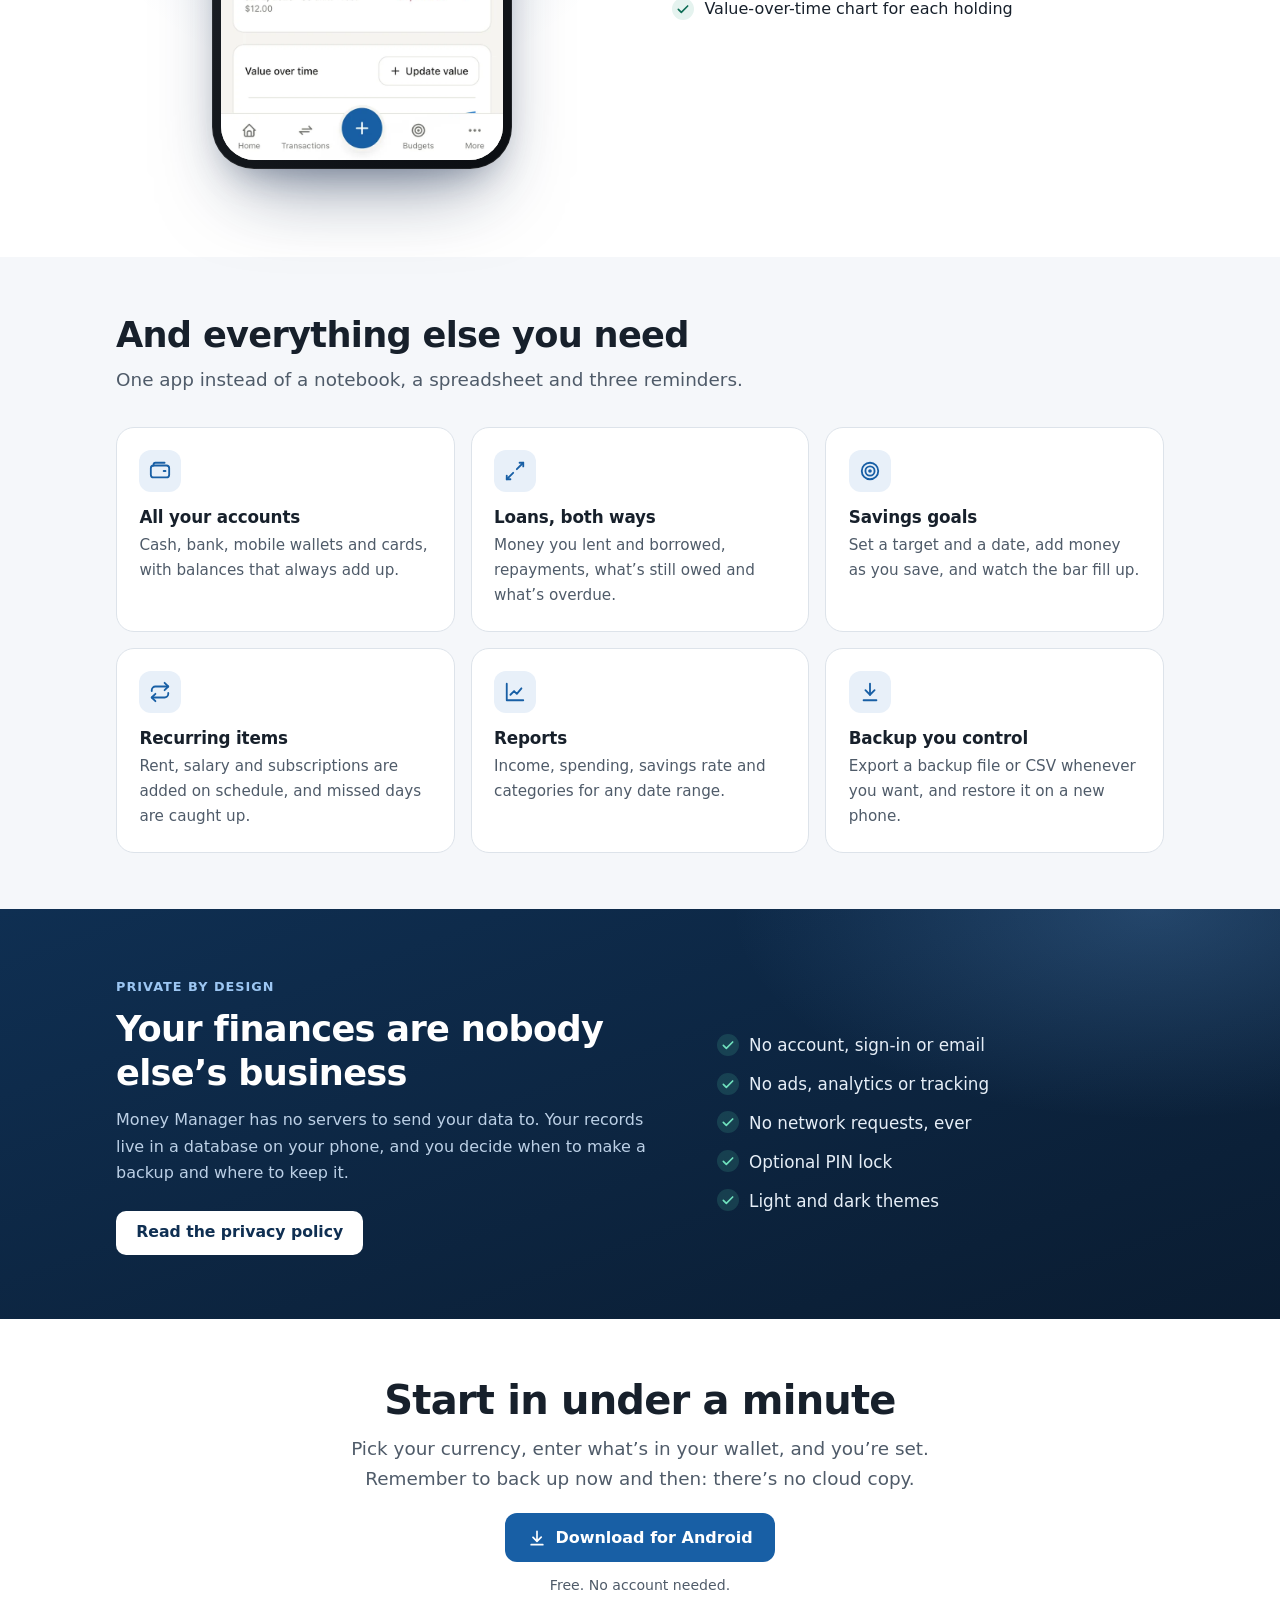
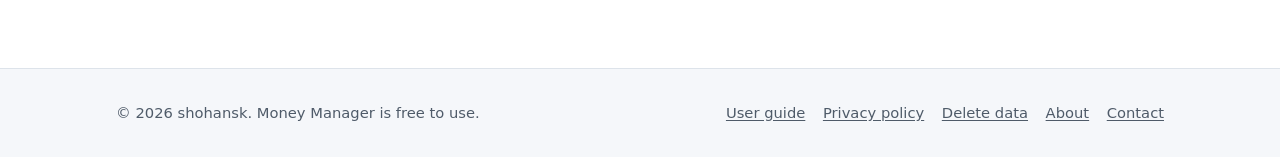
==== commit 248e3cb2: "feat: redesign home page with phone mockups and feature showcases Co-Authored-By: Claude Opus 5.5 <n" ====
--- a/index.html
+++ b/index.html
@@ -36,150 +36,151 @@
   </header>
 
   <main id="main">
-    <section class="hero">
+    <section class="hero2">
+      <div class="container hero2-grid">
+        <div class="hero2-copy">
+          <span class="pill">Free · Offline · Private</span>
+          <h1>Know where your money goes. <span class="accent-text">Keep it to yourself.</span></h1>
+          <p class="lead">Track daily spending, budgets, investments, loans and savings goals in any currency. No account, no ads, no cloud. Everything stays on your phone.</p>
+          <div class="cta-row">
+            <a class="btn btn-primary btn-lg" href="https://github.com/shohansk/money-manager-site/releases/latest/download/money-manager.apk" download><svg viewBox="0 0 24 24" aria-hidden="true"><path fill="currentColor" d="M12 3a1 1 0 0 1 1 1v9.6l3.3-3.3a1 1 0 1 1 1.4 1.4l-5 5a1 1 0 0 1-1.4 0l-5-5a1 1 0 0 1 1.4-1.4l3.3 3.3V4a1 1 0 0 1 1-1ZM5 19a1 1 0 1 0 0 2h14a1 1 0 1 0 0-2H5Z"/></svg> Download for Android</a>
+            <a class="btn btn-ghost btn-lg" href="guide.html">Read the guide</a>
+          </div>
+          <p class="note">Version 1.0.1 · Android 7.0+ · 13 MB · <a href="https://github.com/shohansk/money-manager-site/releases/latest">Checksum</a> · <a href="guide.html#install-apk">How to install</a> · Google Play coming soon</p>
+        </div>
+        <div class="hero2-media" aria-hidden="true">
+          <div class="phone phone--back"><div class="screen"><span class="statusbar"><b>9:41</b><i></i></span><img src="assets/screenshot-goals.webp" width="720" height="1558" alt=""></div></div>
+          <div class="phone phone--front"><div class="screen"><span class="statusbar"><b>9:41</b><i></i></span><img src="assets/screenshot-dashboard.webp" width="720" height="1558" alt=""></div></div>
+        </div>
+      </div>
+    </section>
+
+    <section class="stats" aria-label="Highlights">
+      <div class="container stats-grid">
+        <div><strong>150+</strong><span>currencies</span></div>
+        <div><strong>0</strong><span>trackers or ads</span></div>
+        <div><strong>100%</strong><span>works offline</span></div>
+        <div><strong>Free</strong><span>no subscription</span></div>
+      </div>
+    </section>
+
+    <section class="section showcases" aria-label="Features">
       <div class="container">
-        <span class="eyebrow">Free, offline, private</span>
-        <h1>Your money, on your phone, and nowhere else.</h1>
-        <p class="lead">Money Manager is a personal finance app for Android. Track daily spending, budgets, investments, loans and savings goals in your own currency. There is no account to create and nothing leaves your device.</p>
-        <div class="cta-row">
-          <a class="btn btn-primary" href="https://github.com/shohansk/money-manager-site/releases/latest/download/money-manager.apk" download>
-            <svg viewBox="0 0 24 24" aria-hidden="true"><path fill="currentColor" d="M12 3a1 1 0 0 1 1 1v9.6l3.3-3.3a1 1 0 1 1 1.4 1.4l-5 5a1 1 0 0 1-1.4 0l-5-5a1 1 0 0 1 1.4-1.4l3.3 3.3V4a1 1 0 0 1 1-1ZM5 19a1 1 0 1 0 0 2h14a1 1 0 1 0 0-2H5Z"/></svg>
-            Download APK
-          </a>
-          <a class="btn btn-secondary" href="#" aria-disabled="true" aria-describedby="play-note">
-            <svg viewBox="0 0 24 24" aria-hidden="true"><path fill="currentColor" d="M4.5 2.8c-.3.3-.5.8-.5 1.4v15.6c0 .6.2 1.1.5 1.4l8.6-9.2-8.6-9.2Zm9.8 10.5-2.1 2.2-6.6 7.1c.4.1.9 0 1.4-.3l9.9-5.6-2.6-3.4Zm4.2-3.7-2.9-1.6-2.6 2.7 2.6 2.8 2.9-1.6c1.5-.9 1.5-1.5 0-2.3ZM6.8 1.6c-.5-.3-1-.4-1.4-.3l6.6 7.1 2.1 2.2 2.6-3.4-9.9-5.6Z"/></svg>
-            Google Play: coming soon
-          </a>
-        </div>
-        <p class="note" id="play-note">Android 7.0 or newer. Free, about 13 MB. <a href="https://github.com/shohansk/money-manager-site/releases/latest">Release notes and checksum</a> · <a href="guide.html#install-apk">How to install an APK</a></p>
-      </div>
-    </section>
-
-    <section class="section section-alt" aria-labelledby="features-title">
+      <div class="showcase">
+        <div class="showcase-media">
+          <div class="phone phone--md"><div class="screen"><span class="statusbar"><b>9:41</b><i></i></span><img src="assets/screenshot-transactions.webp" width="720" height="1558" loading="lazy" decoding="async" alt="Transactions grouped by day with categories, accounts and amounts"></div></div>
+        </div>
+        <div class="showcase-copy">
+          <span class="kicker">Daily tracking</span>
+          <h2>Log spending in a few taps</h2>
+          <p class="lead">Tap the big plus button from anywhere, enter the amount, pick a category, done. Everything lands in a clean list grouped by day.</p>
+          <ul class="ticks">
+              <li><svg viewBox="0 0 24 24" aria-hidden="true"><path fill="none" stroke="currentColor" stroke-width="2.5" stroke-linecap="round" stroke-linejoin="round" d="m5 12.5 4.5 4.5L19 7.5"/></svg><span>Categories, sub-categories, notes and tags</span></li>
+              <li><svg viewBox="0 0 24 24" aria-hidden="true"><path fill="none" stroke="currentColor" stroke-width="2.5" stroke-linecap="round" stroke-linejoin="round" d="m5 12.5 4.5 4.5L19 7.5"/></svg><span>Transfers between accounts never count as spending</span></li>
+              <li><svg viewBox="0 0 24 24" aria-hidden="true"><path fill="none" stroke="currentColor" stroke-width="2.5" stroke-linecap="round" stroke-linejoin="round" d="m5 12.5 4.5 4.5L19 7.5"/></svg><span>Search and filter by date, account or category</span></li>
+          </ul>
+        </div>
+      </div>
+      <div class="showcase showcase--flip">
+        <div class="showcase-media">
+          <div class="phone phone--md"><div class="screen"><span class="statusbar"><b>9:41</b><i></i></span><img src="assets/screenshot-budgets.webp" width="720" height="1558" loading="lazy" decoding="async" alt="Monthly budgets with progress bars and an over-budget warning"></div></div>
+        </div>
+        <div class="showcase-copy">
+          <span class="kicker">Budgets</span>
+          <h2>Budgets that speak up before you overspend</h2>
+          <p class="lead">Set a monthly limit for each category. The bar turns amber at 80% and red when you go over.</p>
+          <ul class="ticks">
+              <li><svg viewBox="0 0 24 24" aria-hidden="true"><path fill="none" stroke="currentColor" stroke-width="2.5" stroke-linecap="round" stroke-linejoin="round" d="m5 12.5 4.5 4.5L19 7.5"/></svg><span>Sub-category spending counts toward the parent</span></li>
+              <li><svg viewBox="0 0 24 24" aria-hidden="true"><path fill="none" stroke="currentColor" stroke-width="2.5" stroke-linecap="round" stroke-linejoin="round" d="m5 12.5 4.5 4.5L19 7.5"/></svg><span>Copy last month’s budgets in one tap</span></li>
+              <li><svg viewBox="0 0 24 24" aria-hidden="true"><path fill="none" stroke="currentColor" stroke-width="2.5" stroke-linecap="round" stroke-linejoin="round" d="m5 12.5 4.5 4.5L19 7.5"/></svg><span>See exactly how much is left</span></li>
+          </ul>
+        </div>
+      </div>
+      <div class="showcase">
+        <div class="showcase-media">
+          <div class="phone phone--md"><div class="screen"><span class="statusbar"><b>9:41</b><i></i></span><img src="assets/screenshot-investment-detail.webp" width="720" height="1558" loading="lazy" decoding="async" alt="Investment detail showing total cost, current value, profit and ROI"></div></div>
+        </div>
+        <div class="showcase-copy">
+          <span class="kicker">Investments</span>
+          <h2>See if your investments really make money</h2>
+          <p class="lead">Record buys, sales, dividends and fees, update the value now and then, and get your true profit and return.</p>
+          <ul class="ticks">
+              <li><svg viewBox="0 0 24 24" aria-hidden="true"><path fill="none" stroke="currentColor" stroke-width="2.5" stroke-linecap="round" stroke-linejoin="round" d="m5 12.5 4.5 4.5L19 7.5"/></svg><span>Works for stocks, funds, deposits, gold, crypto, property or a side business</span></li>
+              <li><svg viewBox="0 0 24 24" aria-hidden="true"><path fill="none" stroke="currentColor" stroke-width="2.5" stroke-linecap="round" stroke-linejoin="round" d="m5 12.5 4.5 4.5L19 7.5"/></svg><span>Profit counts fees and everything you got back</span></li>
+              <li><svg viewBox="0 0 24 24" aria-hidden="true"><path fill="none" stroke="currentColor" stroke-width="2.5" stroke-linecap="round" stroke-linejoin="round" d="m5 12.5 4.5 4.5L19 7.5"/></svg><span>Value-over-time chart for each holding</span></li>
+          </ul>
+        </div>
+      </div>
+      </div>
+    </section>
+
+    <section class="section section-alt" aria-labelledby="more-title">
       <div class="container">
-        <h2 id="features-title">Everything in one place</h2>
-        <p class="lead">Simple enough for daily expenses, detailed enough to tell you whether your investments are actually making money.</p>
-        <div class="grid">
-          <article class="card">
-            <span class="icon"><svg viewBox="0 0 24 24" fill="none" stroke="currentColor" stroke-width="2" stroke-linecap="round" stroke-linejoin="round" aria-hidden="true"><path d="M7 7h10M7 12h10M7 17h6"/><rect x="3" y="3" width="18" height="18" rx="3"/></svg></span>
-            <h3>Income, expenses and transfers</h3>
-            <p>Record what comes in and goes out, with categories, subcategories, notes and tags. Move money between accounts.</p>
-          </article>
-          <article class="card">
-            <span class="icon"><svg viewBox="0 0 24 24" fill="none" stroke="currentColor" stroke-width="2" stroke-linecap="round" stroke-linejoin="round" aria-hidden="true"><rect x="3" y="6" width="18" height="13" rx="2"/><path d="M3 10h18M7 15h3"/></svg></span>
-            <h3>Accounts</h3>
-            <p>Cash, bank, mobile wallet and credit card. Balances are always calculated from your entries, so they never drift.</p>
-          </article>
-          <article class="card">
-            <span class="icon"><svg viewBox="0 0 24 24" fill="none" stroke="currentColor" stroke-width="2" stroke-linecap="round" stroke-linejoin="round" aria-hidden="true"><circle cx="12" cy="12" r="9"/><path d="M12 7v5l3 2"/></svg></span>
-            <h3>Monthly budgets</h3>
-            <p>Set a limit per category. Subcategories count toward it, and you get a warning at 80% and again at 100%.</p>
-          </article>
-          <article class="card">
-            <span class="icon"><svg viewBox="0 0 24 24" fill="none" stroke="currentColor" stroke-width="2" stroke-linecap="round" stroke-linejoin="round" aria-hidden="true"><path d="M3 17l6-6 4 4 8-8"/><path d="M15 7h6v6"/></svg></span>
-            <h3>Investments with real profit</h3>
-            <p>Stocks, funds, deposits, gold, crypto, property or a small business. Buys, sells, dividends, fees and valuations give you profit and ROI.</p>
-          </article>
-          <article class="card">
-            <span class="icon"><svg viewBox="0 0 24 24" fill="none" stroke="currentColor" stroke-width="2" stroke-linecap="round" stroke-linejoin="round" aria-hidden="true"><path d="M7 10l-4 4 4 4"/><path d="M3 14h13a5 5 0 0 0 0-10h-3"/></svg></span>
-            <h3>Loans</h3>
-            <p>Money you lent and money you borrowed, with repayments, outstanding balance and overdue flags.</p>
-          </article>
-          <article class="card">
-            <span class="icon"><svg viewBox="0 0 24 24" fill="none" stroke="currentColor" stroke-width="2" stroke-linecap="round" stroke-linejoin="round" aria-hidden="true"><circle cx="12" cy="12" r="9"/><circle cx="12" cy="12" r="5"/><circle cx="12" cy="12" r="1"/></svg></span>
+        <div class="section-head">
+          <h2 id="more-title">And everything else you need</h2>
+          <p class="lead">One app instead of a notebook, a spreadsheet and three reminders.</p>
+        </div>
+        <div class="features">
+          <article class="feature">
+            <span class="fi"><svg viewBox="0 0 24 24" fill="none" stroke="currentColor" stroke-width="2" stroke-linecap="round" stroke-linejoin="round" aria-hidden="true"><rect x="2" y="6" width="20" height="13" rx="3"/><path d="M16 12h2"/><path d="M5 6V5a2 2 0 0 1 2-2h10"/></svg></span>
+            <h3>All your accounts</h3>
+            <p>Cash, bank, mobile wallets and cards, with balances that always add up.</p>
+          </article>
+          <article class="feature">
+            <span class="fi"><svg viewBox="0 0 24 24" fill="none" stroke="currentColor" stroke-width="2" stroke-linecap="round" stroke-linejoin="round" aria-hidden="true"><path d="M17 3h4v4"/><path d="M21 3 14 10"/><path d="M7 21H3v-4"/><path d="m3 21 7-7"/></svg></span>
+            <h3>Loans, both ways</h3>
+            <p>Money you lent and borrowed, repayments, what’s still owed and what’s overdue.</p>
+          </article>
+          <article class="feature">
+            <span class="fi"><svg viewBox="0 0 24 24" fill="none" stroke="currentColor" stroke-width="2" stroke-linecap="round" stroke-linejoin="round" aria-hidden="true"><circle cx="12" cy="12" r="9"/><circle cx="12" cy="12" r="5"/><circle cx="12" cy="12" r="1"/></svg></span>
             <h3>Savings goals</h3>
-            <p>Set a target and a date, add contributions and see how close you are.</p>
-          </article>
-          <article class="card">
-            <span class="icon"><svg viewBox="0 0 24 24" fill="none" stroke="currentColor" stroke-width="2" stroke-linecap="round" stroke-linejoin="round" aria-hidden="true"><path d="M4 12a8 8 0 0 1 14-5.3L20 9"/><path d="M20 4v5h-5"/><path d="M20 12a8 8 0 0 1-14 5.3L4 15"/><path d="M4 20v-5h5"/></svg></span>
+            <p>Set a target and a date, add money as you save, and watch the bar fill up.</p>
+          </article>
+          <article class="feature">
+            <span class="fi"><svg viewBox="0 0 24 24" fill="none" stroke="currentColor" stroke-width="2" stroke-linecap="round" stroke-linejoin="round" aria-hidden="true"><path d="M17 2l4 4-4 4"/><path d="M3 11v-1a4 4 0 0 1 4-4h14"/><path d="M7 22l-4-4 4-4"/><path d="M21 13v1a4 4 0 0 1-4 4H3"/></svg></span>
             <h3>Recurring items</h3>
-            <p>Salary, rent, subscriptions and instalments are added when due, and missed ones catch up the next time you open the app.</p>
-          </article>
-          <article class="card">
-            <span class="icon"><svg viewBox="0 0 24 24" fill="none" stroke="currentColor" stroke-width="2" stroke-linecap="round" stroke-linejoin="round" aria-hidden="true"><path d="M4 20V10M10 20V4M16 20v-7M22 20H2"/></svg></span>
-            <h3>Dashboard and reports</h3>
-            <p>Net worth, monthly totals, savings rate, spending by category and cash-flow trends for any date range.</p>
-          </article>
-          <article class="card">
-            <span class="icon"><svg viewBox="0 0 24 24" fill="none" stroke="currentColor" stroke-width="2" stroke-linecap="round" stroke-linejoin="round" aria-hidden="true"><path d="M12 3v12M7 10l5 5 5-5"/><path d="M4 17v2a2 2 0 0 0 2 2h12a2 2 0 0 0 2-2v-2"/></svg></span>
+            <p>Rent, salary and subscriptions are added on schedule, and missed days are caught up.</p>
+          </article>
+          <article class="feature">
+            <span class="fi"><svg viewBox="0 0 24 24" fill="none" stroke="currentColor" stroke-width="2" stroke-linecap="round" stroke-linejoin="round" aria-hidden="true"><path d="M3 3v18h18"/><path d="M7 15l4-4 3 3 5-6"/></svg></span>
+            <h3>Reports</h3>
+            <p>Income, spending, savings rate and categories for any date range.</p>
+          </article>
+          <article class="feature">
+            <span class="fi"><svg viewBox="0 0 24 24" fill="none" stroke="currentColor" stroke-width="2" stroke-linecap="round" stroke-linejoin="round" aria-hidden="true"><path d="M12 3v12"/><path d="m7 10 5 5 5-5"/><path d="M5 21h14"/></svg></span>
             <h3>Backup you control</h3>
-            <p>Export a backup file or a CSV of transactions whenever you like, and restore it on any phone.</p>
-          </article>
-        </div>
-      </div>
-    </section>
-
-    <section class="section" aria-labelledby="privacy-title">
-      <div class="container privacy-panel">
+            <p>Export a backup file or CSV whenever you want, and restore it on a new phone.</p>
+          </article>
+        </div>
+      </div>
+    </section>
+
+    <section class="privacy-band" aria-labelledby="privacy-title">
+      <div class="container privacy-grid">
         <div>
-          <h2 id="privacy-title">Private by design</h2>
-          <p class="lead">Money Manager works entirely offline. Your financial records are stored in a database on your phone and are never sent anywhere.</p>
-          <p><a href="privacy.html">Read the privacy policy</a></p>
-        </div>
-        <ul class="checklist">
-          <li>No account, no sign-in, no server</li>
-          <li>No ads, no analytics, no tracking</li>
-          <li>The app makes no network requests</li>
-          <li>Optional 4 to 6 digit PIN lock</li>
-          <li>Free, with no in-app purchases or subscription</li>
+          <span class="kicker kicker--light">Private by design</span>
+          <h2 id="privacy-title">Your finances are nobody else’s business</h2>
+          <p>Money Manager has no servers to send your data to. Your records live in a database on your phone, and you decide when to make a backup and where to keep it.</p>
+          <a class="btn btn-light" href="privacy.html">Read the privacy policy</a>
+        </div>
+        <ul class="ticks ticks--light">
+          <li><svg viewBox="0 0 24 24" aria-hidden="true"><path fill="none" stroke="currentColor" stroke-width="2.5" stroke-linecap="round" stroke-linejoin="round" d="m5 12.5 4.5 4.5L19 7.5"/></svg><span>No account, sign-in or email</span></li>
+          <li><svg viewBox="0 0 24 24" aria-hidden="true"><path fill="none" stroke="currentColor" stroke-width="2.5" stroke-linecap="round" stroke-linejoin="round" d="m5 12.5 4.5 4.5L19 7.5"/></svg><span>No ads, analytics or tracking</span></li>
+          <li><svg viewBox="0 0 24 24" aria-hidden="true"><path fill="none" stroke="currentColor" stroke-width="2.5" stroke-linecap="round" stroke-linejoin="round" d="m5 12.5 4.5 4.5L19 7.5"/></svg><span>No network requests, ever</span></li>
+          <li><svg viewBox="0 0 24 24" aria-hidden="true"><path fill="none" stroke="currentColor" stroke-width="2.5" stroke-linecap="round" stroke-linejoin="round" d="m5 12.5 4.5 4.5L19 7.5"/></svg><span>Optional PIN lock</span></li>
+          <li><svg viewBox="0 0 24 24" aria-hidden="true"><path fill="none" stroke="currentColor" stroke-width="2.5" stroke-linecap="round" stroke-linejoin="round" d="m5 12.5 4.5 4.5L19 7.5"/></svg><span>Light and dark themes</span></li>
         </ul>
       </div>
-      <div class="container">
-        <div class="callout callout-warn">
-          <p><strong>One thing to know.</strong> Because there is no server copy, uninstalling the app or clearing its data deletes everything. Export a backup regularly and keep it somewhere safe. <a href="guide.html#backup">How to back up</a>.</p>
-        </div>
-      </div>
-    </section>
-
-    <section class="section section-alt" aria-labelledby="shots-title">
-      <div class="container">
-        <h2 id="shots-title">Screenshots</h2>
-        <p class="lead">Real screens from the app, shown with sample data.</p>
-        <div class="shots" tabindex="0" aria-label="App screenshots, scroll sideways for more">
-          <figure>
-            <img src="assets/screenshot-dashboard.webp" width="720" height="1558" loading="lazy" decoding="async" alt="Home screen with net worth, monthly income and expense, investment profit and a six-month cash-flow chart">
-            <figcaption>Dashboard</figcaption>
-          </figure>
-          <figure>
-            <img src="assets/screenshot-transactions.webp" width="720" height="1558" loading="lazy" decoding="async" alt="Transactions grouped by day with categories, accounts and amounts">
-            <figcaption>Transactions</figcaption>
-          </figure>
-          <figure>
-            <img src="assets/screenshot-add-transaction.webp" width="720" height="1558" loading="lazy" decoding="async" alt="Add-transaction sheet with expense, income and transfer tabs">
-            <figcaption>Quick add</figcaption>
-          </figure>
-          <figure>
-            <img src="assets/screenshot-budgets.webp" width="720" height="1558" loading="lazy" decoding="async" alt="Monthly budgets with progress bars and an over-budget warning">
-            <figcaption>Budgets</figcaption>
-          </figure>
-          <figure>
-            <img src="assets/screenshot-investment-detail.webp" width="720" height="1558" loading="lazy" decoding="async" alt="Investment detail showing total cost, current value, profit and ROI">
-            <figcaption>Investments</figcaption>
-          </figure>
-          <figure>
-            <img src="assets/screenshot-goals.webp" width="720" height="1558" loading="lazy" decoding="async" alt="Savings goals with progress toward each target">
-            <figcaption>Savings goals</figcaption>
-          </figure>
-          <figure>
-            <img src="assets/screenshot-settings.webp" width="720" height="1558" loading="lazy" decoding="async" alt="Settings with currency, app lock, backup and restore">
-            <figcaption>Backup and settings</figcaption>
-          </figure>
-          <figure>
-            <img src="assets/screenshot-dashboard-dark.webp" width="720" height="1558" loading="lazy" decoding="async" alt="Home screen in dark mode">
-            <figcaption>Dark mode</figcaption>
-          </figure>
-        </div>
-      </div>
-    </section>
-
-    <section class="section" aria-labelledby="next-title">
-      <div class="container">
-        <h2 id="next-title">Learn more</h2>
-        <div class="grid">
-          <a class="card" href="guide.html" style="text-decoration:none"><h3>User guide</h3><p>Set up accounts, track spending, record investments and back up your data.</p></a>
-          <a class="card" href="delete-data.html" style="text-decoration:none"><h3>Delete your data</h3><p>How to remove everything the app has stored.</p></a>
-          <a class="card" href="about.html" style="text-decoration:none"><h3>About</h3><p>Who makes Money Manager and how it is built.</p></a>
-        </div>
+    </section>
+
+    <section class="section final-cta">
+      <div class="container final-cta-inner">
+        <h2>Start in under a minute</h2>
+        <p class="lead">Pick your currency, enter what’s in your wallet, and you’re set. Remember to back up now and then: there’s no cloud copy.</p>
+        <div class="cta-row cta-row--center">
+          <a class="btn btn-primary btn-lg" href="https://github.com/shohansk/money-manager-site/releases/latest/download/money-manager.apk" download><svg viewBox="0 0 24 24" aria-hidden="true"><path fill="currentColor" d="M12 3a1 1 0 0 1 1 1v9.6l3.3-3.3a1 1 0 1 1 1.4 1.4l-5 5a1 1 0 0 1-1.4 0l-5-5a1 1 0 0 1 1.4-1.4l3.3 3.3V4a1 1 0 0 1 1-1ZM5 19a1 1 0 1 0 0 2h14a1 1 0 1 0 0-2H5Z"/></svg> Download for Android</a>
+        </div>
+        <p class="note">Free. No account needed.</p>
       </div>
     </section>
   </main>
--- a/style.css
+++ b/style.css
@@ -171,8 +171,13 @@
 /* Header */
 
 .site-header {
+  position: sticky;
+  top: 0;
+  z-index: 50;
   border-bottom: 1px solid var(--border);
-  background: var(--bg);
+  background: color-mix(in srgb, var(--bg) 85%, transparent);
+  backdrop-filter: saturate(180%) blur(12px);
+  -webkit-backdrop-filter: saturate(180%) blur(12px);
 }
 
 .site-header .container {
@@ -609,48 +614,471 @@
   margin-bottom: 0;
 }
 
-/* Screenshots: a swipeable row on phones, a grid on wide screens. */
-
-.shots {
-  display: grid;
-  grid-auto-flow: column;
-  grid-auto-columns: min(62%, 240px);
-  gap: 1rem;
-  margin-top: 1.5rem;
-  overflow-x: auto;
-  scroll-snap-type: x mandatory;
-  padding-bottom: 0.75rem;
-  overscroll-behavior-x: contain;
-}
-
-.shots figure {
-  margin: 0;
-  scroll-snap-align: start;
-}
-
-.shots img {
+/* Landing page */
+
+.accent-text {
+  color: var(--accent);
+}
+
+.pill {
+  display: inline-flex;
+  align-items: center;
+  gap: 0.4rem;
+  padding: 0.35rem 0.8rem;
+  border-radius: 999px;
+  background: var(--accent-soft);
+  color: var(--accent);
+  font-size: 0.85rem;
+  font-weight: 600;
+  letter-spacing: 0.01em;
+}
+
+.kicker {
+  display: inline-block;
+  color: var(--accent);
+  font-size: 0.8rem;
+  font-weight: 700;
+  letter-spacing: 0.08em;
+  text-transform: uppercase;
+  margin-bottom: 0.6rem;
+}
+
+.kicker--light {
+  color: #9cc6f2;
+}
+
+.btn-lg {
+  padding: 0.85rem 1.35rem;
+  font-size: 1rem;
+  border-radius: 12px;
+}
+
+.btn-ghost {
+  background: transparent;
+  color: var(--text);
+  border: 1px solid var(--border);
+}
+
+.btn-ghost:hover {
+  border-color: var(--accent);
+  color: var(--accent);
+}
+
+.btn-light {
+  background: #ffffff;
+  color: #0f2f52;
+  border: 1px solid transparent;
+  margin-top: 0.5rem;
+}
+
+.btn-light:hover {
+  background: #e8f0f9;
+}
+
+.cta-row--center {
+  justify-content: center;
+}
+
+/* Phone mockup */
+
+.phone {
+  position: relative;
+  padding: 9px;
+  border-radius: 42px;
+  background: linear-gradient(145deg, #2b313a, #0b0e12);
+  box-shadow:
+    0 0 0 1px rgba(255, 255, 255, 0.08) inset,
+    0 40px 80px -30px rgba(15, 35, 70, 0.55),
+    0 18px 36px -18px rgba(15, 35, 70, 0.35);
+}
+
+.phone::after {
+  content: "";
+  position: absolute;
+  top: 19px;
+  left: 50%;
+  width: 10px;
+  height: 10px;
+  margin-left: -5px;
+  border-radius: 50%;
+  background: #05070a;
+  box-shadow: 0 0 0 2px #1b2028;
+  z-index: 3;
+}
+
+.phone .screen {
+  position: relative;
+  display: flex;
+  flex-direction: column;
+  overflow: hidden;
+  border-radius: 34px;
+  background: #f6f5f1;
+}
+
+.statusbar {
+  flex: none;
+  display: flex;
+  align-items: center;
+  justify-content: space-between;
+  height: 30px;
+  padding: 4px 22px 0;
+  color: #1f1f1d;
+  font-size: 11px;
+}
+
+.statusbar b {
+  font-weight: 600;
+}
+
+.statusbar i {
+  width: 34px;
+  height: 9px;
+  background:
+    linear-gradient(#1f1f1d, #1f1f1d) left bottom / 3px 4px no-repeat,
+    linear-gradient(#1f1f1d, #1f1f1d) 5px bottom / 3px 6px no-repeat,
+    linear-gradient(#1f1f1d, #1f1f1d) 10px bottom / 3px 9px no-repeat,
+    linear-gradient(#1f1f1d, #1f1f1d) right center / 16px 8px no-repeat;
+  border-radius: 1px;
+}
+
+.phone img {
   display: block;
   width: 100%;
   height: auto;
-  border-radius: 22px;
+}
+
+.phone--md {
+  width: min(300px, 66vw);
+}
+
+/* Hero */
+
+.hero2 {
+  position: relative;
+  overflow: hidden;
+  padding: 3.5rem 0 4rem;
+  background:
+    radial-gradient(900px 500px at 85% 10%, color-mix(in srgb, var(--accent) 16%, transparent), transparent 70%),
+    radial-gradient(700px 400px at 0% 100%, color-mix(in srgb, var(--gain) 10%, transparent), transparent 70%),
+    var(--bg);
+}
+
+.hero2-grid {
+  display: grid;
+  gap: 3rem;
+  align-items: center;
+}
+
+.hero2 h1 {
+  font-size: clamp(2.2rem, 5.5vw, 3.6rem);
+  line-height: 1.05;
+  letter-spacing: -0.03em;
+  margin: 1rem 0 1.1rem;
+  max-width: 14ch;
+}
+
+.hero2 .lead {
+  font-size: 1.15rem;
+  max-width: 34rem;
+}
+
+.hero2 .cta-row {
+  margin-top: 1.75rem;
+}
+
+.hero2 .note {
+  margin-top: 1rem;
+}
+
+.hero2-media {
+  position: relative;
+  display: flex;
+  justify-content: center;
+  min-height: 420px;
+}
+
+.phone--front {
+  width: min(280px, 64vw);
+  z-index: 2;
+}
+
+.phone--back {
+  display: none;
+}
+
+@media (min-width: 900px) {
+  .hero2 {
+    padding: 5rem 0 5.5rem;
+  }
+
+  .hero2-grid {
+    grid-template-columns: 1.1fr 1fr;
+  }
+
+  .hero2-media {
+    min-height: 600px;
+  }
+
+  .phone--front {
+    width: 290px;
+    transform: translateX(40px) rotate(3deg);
+  }
+
+  .phone--back {
+    display: block;
+    position: absolute;
+    width: 250px;
+    top: 50px;
+    left: 50%;
+    margin-left: -230px;
+    transform: rotate(-7deg);
+    opacity: 0.9;
+    z-index: 1;
+  }
+}
+
+/* Highlights strip */
+
+.stats {
+  border-top: 1px solid var(--border);
+  border-bottom: 1px solid var(--border);
+  background: var(--bg-alt);
+}
+
+.stats-grid {
+  display: grid;
+  grid-template-columns: repeat(2, 1fr);
+  gap: 1.25rem;
+  padding-top: 1.6rem;
+  padding-bottom: 1.6rem;
+  text-align: center;
+}
+
+.stats-grid div {
+  display: flex;
+  flex-direction: column;
+  gap: 0.15rem;
+}
+
+.stats-grid strong {
+  font-size: 1.6rem;
+  letter-spacing: -0.02em;
+  color: var(--text);
+}
+
+.stats-grid span {
+  color: var(--muted);
+  font-size: 0.9rem;
+}
+
+@media (min-width: 700px) {
+  .stats-grid {
+    grid-template-columns: repeat(4, 1fr);
+  }
+}
+
+/* Feature showcases */
+
+.showcases .container {
+  display: grid;
+  gap: 4.5rem;
+}
+
+.showcase {
+  display: grid;
+  gap: 2.25rem;
+  align-items: center;
+}
+
+.showcase-media {
+  display: flex;
+  justify-content: center;
+  padding: 2rem 0;
+  border-radius: 28px;
+  background: radial-gradient(circle at 50% 40%, color-mix(in srgb, var(--accent) 14%, transparent), transparent 65%);
+}
+
+.showcase-copy h2 {
+  font-size: clamp(1.6rem, 3.5vw, 2.2rem);
+  line-height: 1.15;
+  letter-spacing: -0.02em;
+  margin: 0 0 0.8rem;
+}
+
+.ticks {
+  list-style: none;
+  padding: 0;
+  margin: 1.25rem 0 0;
+  display: grid;
+  gap: 0.7rem;
+}
+
+.ticks li {
+  display: flex;
+  gap: 0.65rem;
+  align-items: flex-start;
+  margin: 0;
+}
+
+.ticks svg {
+  flex: none;
+  width: 22px;
+  height: 22px;
+  padding: 3px;
+  border-radius: 50%;
+  background: var(--gain-soft);
+  color: var(--gain);
+  margin-top: 0.1rem;
+}
+
+@media (min-width: 900px) {
+  .showcases .container {
+    gap: 6rem;
+  }
+
+  .showcase {
+    grid-template-columns: 1fr 1fr;
+    gap: 4rem;
+  }
+
+  .showcase--flip .showcase-media {
+    order: 2;
+  }
+}
+
+/* Feature grid */
+
+.section-head {
+  max-width: 40rem;
+  margin-bottom: 2rem;
+}
+
+.section-head h2 {
+  font-size: clamp(1.6rem, 3.5vw, 2.2rem);
+  letter-spacing: -0.02em;
+  margin: 0 0 0.5rem;
+}
+
+.features {
+  display: grid;
+  gap: 1rem;
+  grid-template-columns: repeat(auto-fit, minmax(min(100%, 260px), 1fr));
+}
+
+.feature {
+  padding: 1.4rem;
+  border-radius: 18px;
+  background: var(--surface);
   border: 1px solid var(--border);
+  transition: transform 0.2s ease, box-shadow 0.2s ease, border-color 0.2s ease;
+}
+
+.feature:hover {
+  transform: translateY(-2px);
+  border-color: color-mix(in srgb, var(--accent) 40%, var(--border));
   box-shadow: var(--shadow);
-  background: var(--surface);
-}
-
-.shots figcaption {
+}
+
+.feature h3 {
+  margin: 0.9rem 0 0.35rem;
+  font-size: 1.05rem;
+}
+
+.feature p {
+  margin: 0;
+  color: var(--muted);
+  font-size: 0.95rem;
+}
+
+.fi {
+  display: inline-flex;
+  width: 42px;
+  height: 42px;
+  align-items: center;
+  justify-content: center;
+  border-radius: 12px;
+  background: var(--accent-soft);
+  color: var(--accent);
+}
+
+.fi svg {
+  width: 22px;
+  height: 22px;
+}
+
+@media (min-width: 900px) {
+  .features {
+    grid-template-columns: repeat(3, 1fr);
+  }
+}
+
+/* Privacy band */
+
+.privacy-band {
+  padding: 4rem 0;
+  color: #e6eef7;
+  background:
+    radial-gradient(600px 300px at 90% 0%, rgba(106, 167, 230, 0.25), transparent 70%),
+    linear-gradient(160deg, #0f2f52, #0a1c31);
+}
+
+.privacy-band h2 {
+  color: #ffffff;
+  font-size: clamp(1.6rem, 3.5vw, 2.2rem);
+  letter-spacing: -0.02em;
+  margin: 0 0 0.8rem;
+}
+
+.privacy-band p {
+  color: #bcd0e6;
+  max-width: 34rem;
+}
+
+.privacy-grid {
+  display: grid;
+  gap: 2rem;
+  align-items: center;
+}
+
+.ticks--light li {
+  color: #e6eef7;
+  font-size: 1.05rem;
+}
+
+.ticks--light svg {
+  background: rgba(76, 195, 161, 0.18);
+  color: #6fe0bd;
+}
+
+@media (min-width: 900px) {
+  .privacy-grid {
+    grid-template-columns: 1.2fr 1fr;
+    gap: 4rem;
+  }
+}
+
+/* Final call to action */
+
+.final-cta-inner {
   text-align: center;
-  font-size: 0.9rem;
-  color: var(--muted);
-  margin-top: 0.6rem;
-}
-
-@media (min-width: 900px) {
-  .shots {
-    grid-auto-flow: row;
-    grid-template-columns: repeat(4, 1fr);
-    grid-auto-columns: auto;
-    overflow: visible;
+  max-width: 40rem;
+}
+
+.final-cta h2 {
+  font-size: clamp(1.8rem, 4vw, 2.5rem);
+  letter-spacing: -0.02em;
+  margin: 0 0 0.6rem;
+}
+
+.final-cta .lead {
+  margin-left: auto;
+  margin-right: auto;
+}
+
+@media (prefers-color-scheme: dark) {
+
+  .btn-ghost {
+    color: var(--text);
   }
 }
 
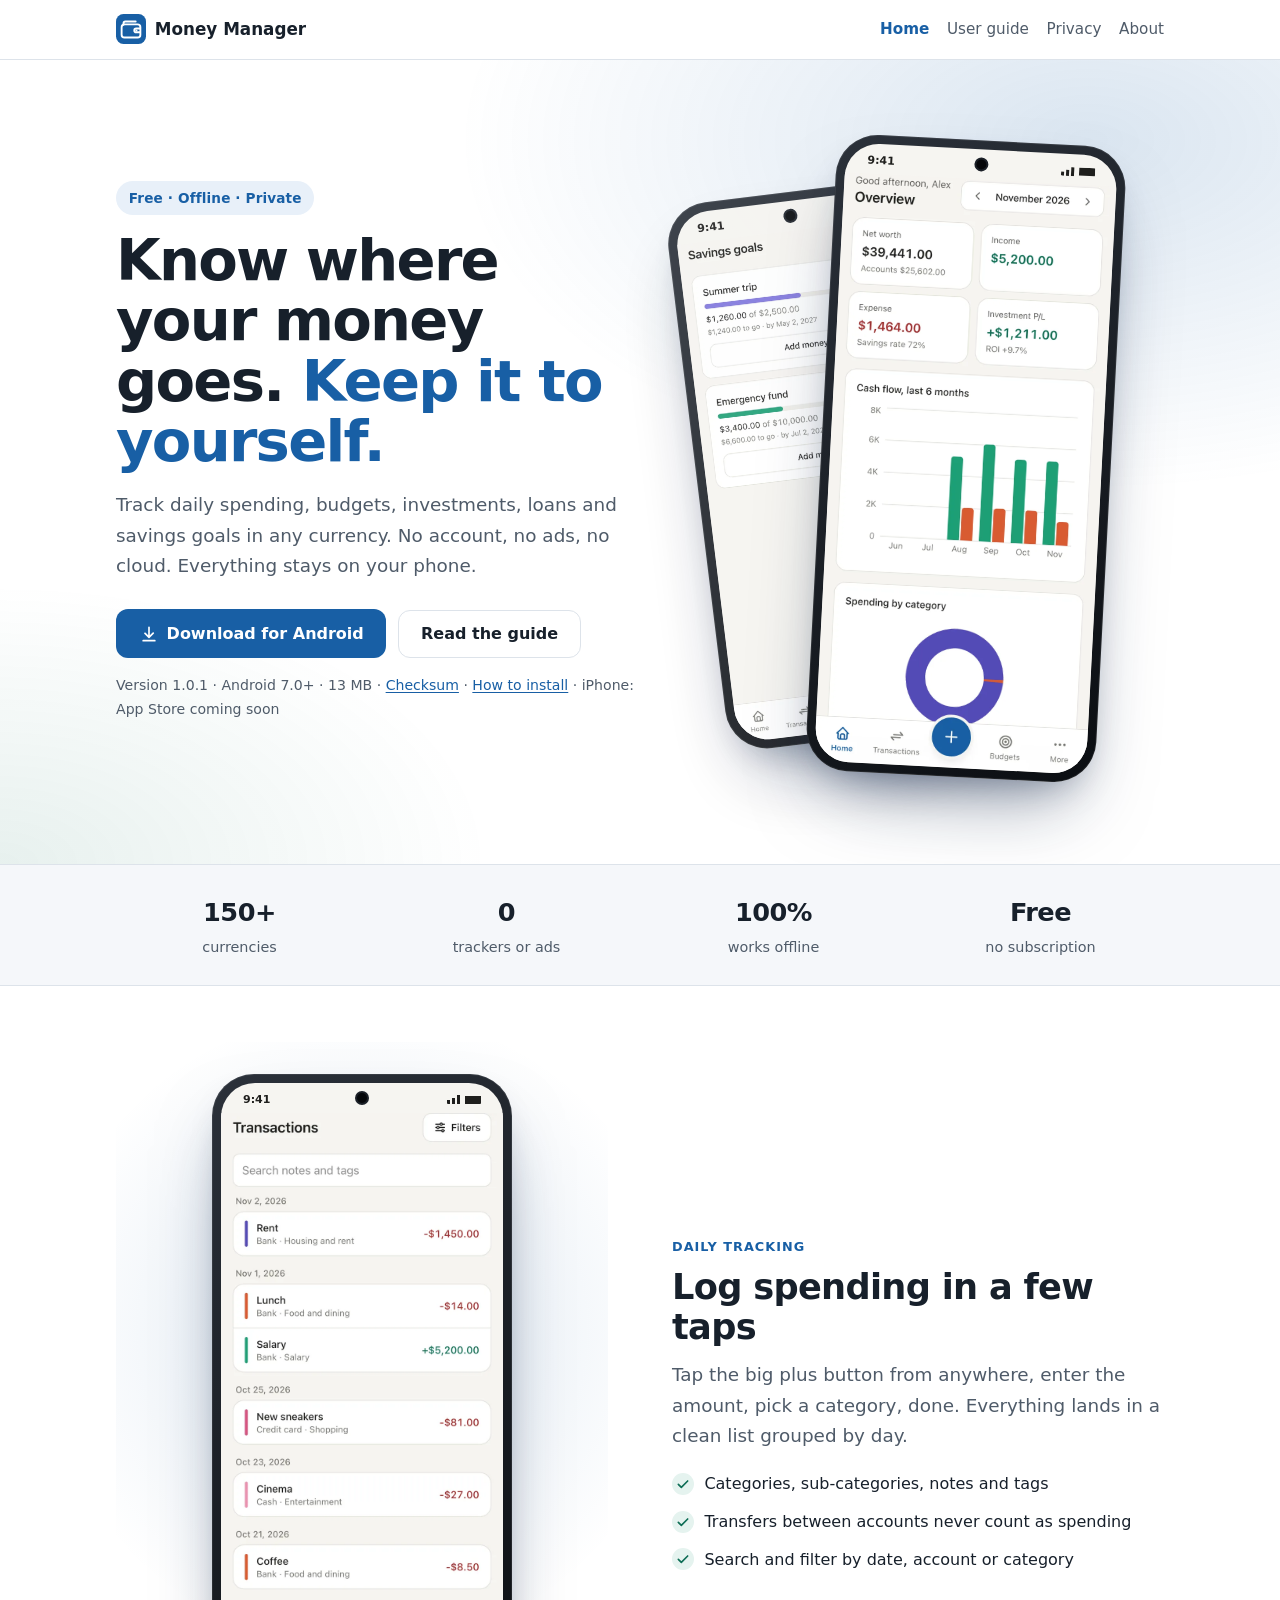
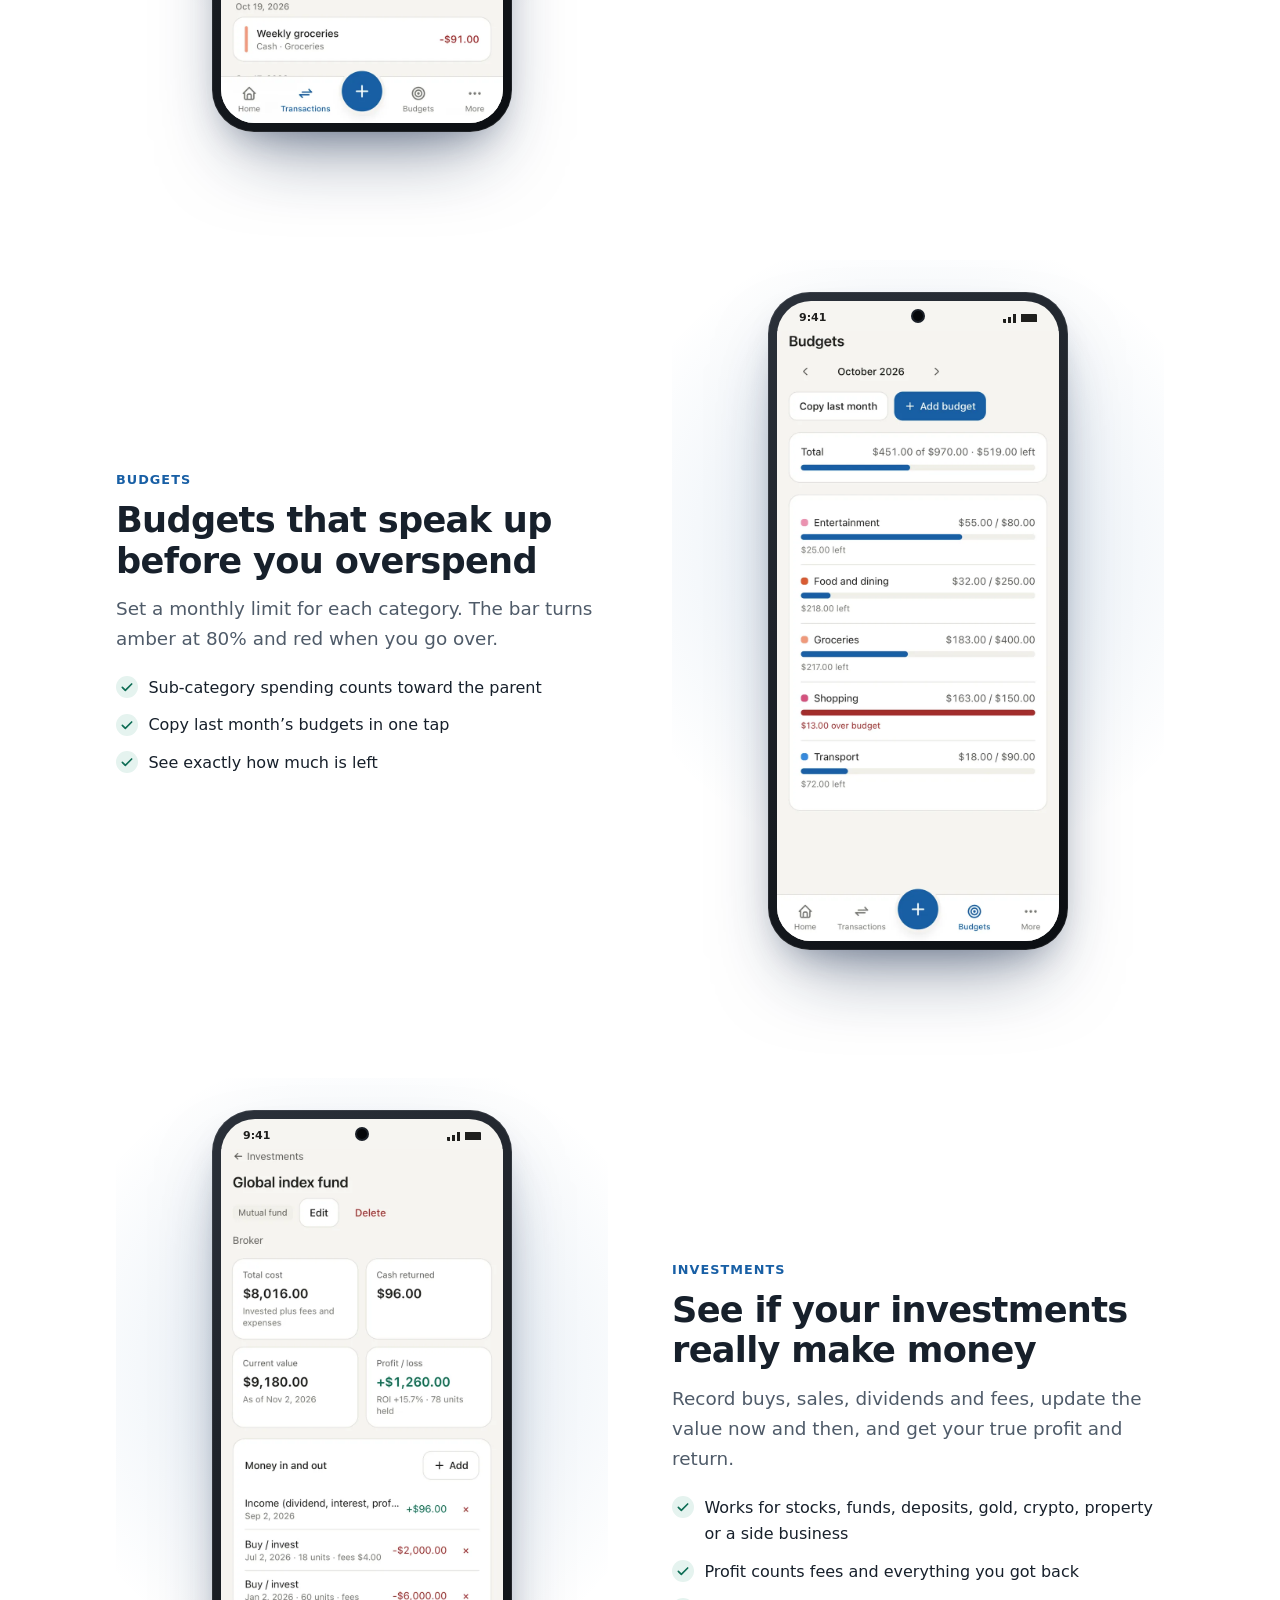
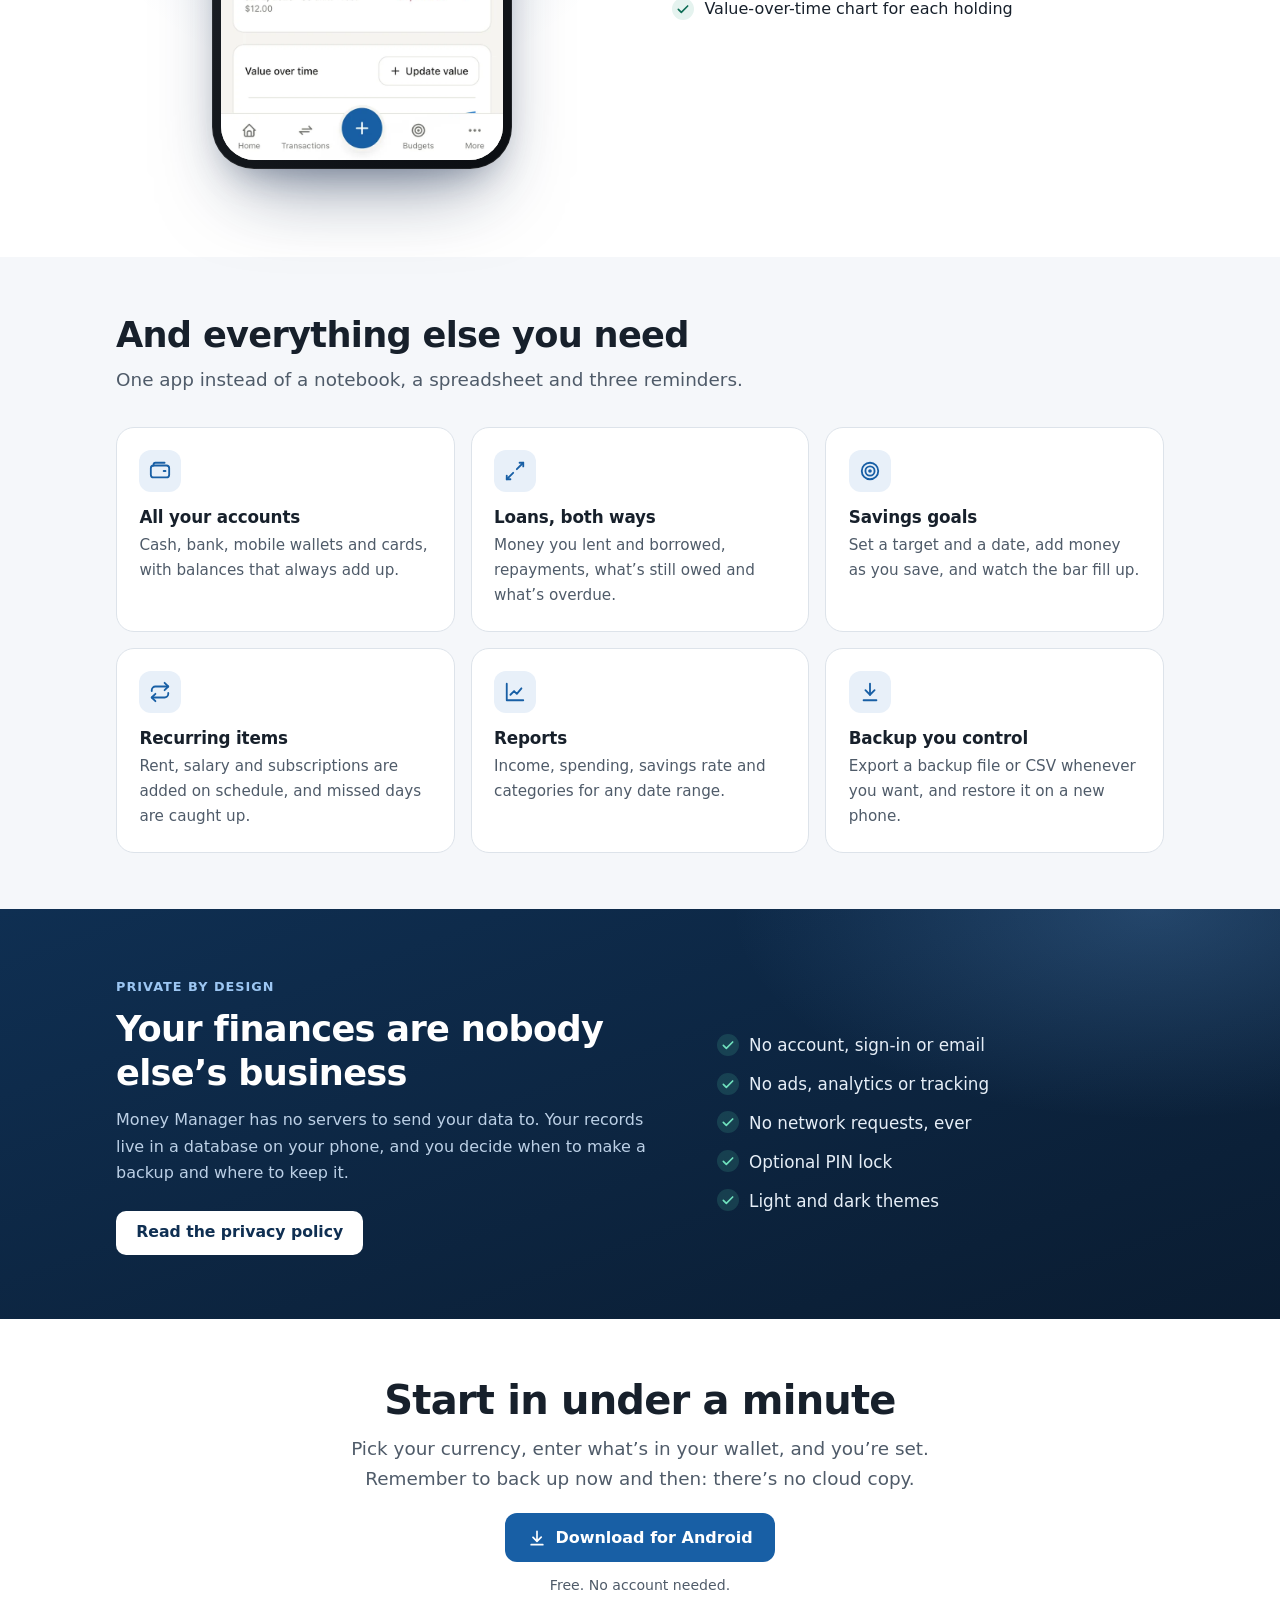
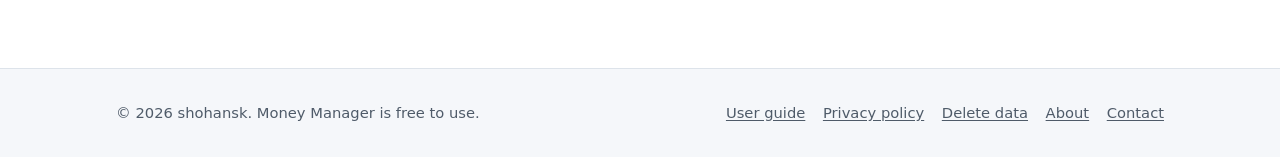
==== commit f51d089e: "docs: cover iPhone in the home page and privacy policy Co-Authored-By: Claude Opus 5.5 <noreply@anth" ====
--- a/index.html
+++ b/index.html
@@ -3,13 +3,13 @@
 <head>
   <meta charset="utf-8">
   <meta name="viewport" content="width=device-width, initial-scale=1">
-  <title>Money Manager: private, offline personal finance for Android</title>
-  <meta name="description" content="Money Manager is a free personal finance app for Android. Track expenses, budgets, investments, loans and savings goals. Your data stays on your phone.">
+  <title>Money Manager: private, offline personal finance for Android and iPhone</title>
+  <meta name="description" content="Money Manager is a free personal finance app for Android and iPhone. Track expenses, budgets, investments, loans and savings goals. Your data stays on your phone.">
   <meta name="color-scheme" content="light dark">
   <meta name="theme-color" content="#185FA5">
   <link rel="canonical" href="https://shohansk.github.io/money-manager-site/">
   <meta property="og:title" content="Money Manager">
-  <meta property="og:description" content="Free, offline-first personal finance for Android. No account, no ads, no tracking.">
+  <meta property="og:description" content="Free, offline-first personal finance for Android and iPhone. No account, no ads, no tracking.">
   <meta property="og:url" content="https://shohansk.github.io/money-manager-site/">
   <meta property="og:type" content="website">
   <link rel="icon" href="data:image/svg+xml,%3Csvg xmlns='http://www.w3.org/2000/svg' viewBox='0 0 32 32'%3E%3Crect width='32' height='32' rx='8' fill='%23185FA5'/%3E%3Crect x='6' y='9' width='20' height='15' rx='3' fill='none' stroke='white' stroke-width='2'/%3E%3Ccircle cx='21' cy='16.5' r='1.6' fill='white'/%3E%3C/svg%3E">
@@ -46,7 +46,7 @@
             <a class="btn btn-primary btn-lg" href="https://github.com/shohansk/money-manager-site/releases/latest/download/money-manager.apk" download><svg viewBox="0 0 24 24" aria-hidden="true"><path fill="currentColor" d="M12 3a1 1 0 0 1 1 1v9.6l3.3-3.3a1 1 0 1 1 1.4 1.4l-5 5a1 1 0 0 1-1.4 0l-5-5a1 1 0 0 1 1.4-1.4l3.3 3.3V4a1 1 0 0 1 1-1ZM5 19a1 1 0 1 0 0 2h14a1 1 0 1 0 0-2H5Z"/></svg> Download for Android</a>
             <a class="btn btn-ghost btn-lg" href="guide.html">Read the guide</a>
           </div>
-          <p class="note">Version 1.0.1 · Android 7.0+ · 13 MB · <a href="https://github.com/shohansk/money-manager-site/releases/latest">Checksum</a> · <a href="guide.html#install-apk">How to install</a> · Google Play coming soon</p>
+          <p class="note">Version 1.0.1 · Android 7.0+ · 13 MB · <a href="https://github.com/shohansk/money-manager-site/releases/latest">Checksum</a> · <a href="guide.html#install-apk">How to install</a> · iPhone: App Store coming soon</p>
         </div>
         <div class="hero2-media" aria-hidden="true">
           <div class="phone phone--back"><div class="screen"><span class="statusbar"><b>9:41</b><i></i></span><img src="assets/screenshot-goals.webp" width="720" height="1558" alt=""></div></div>
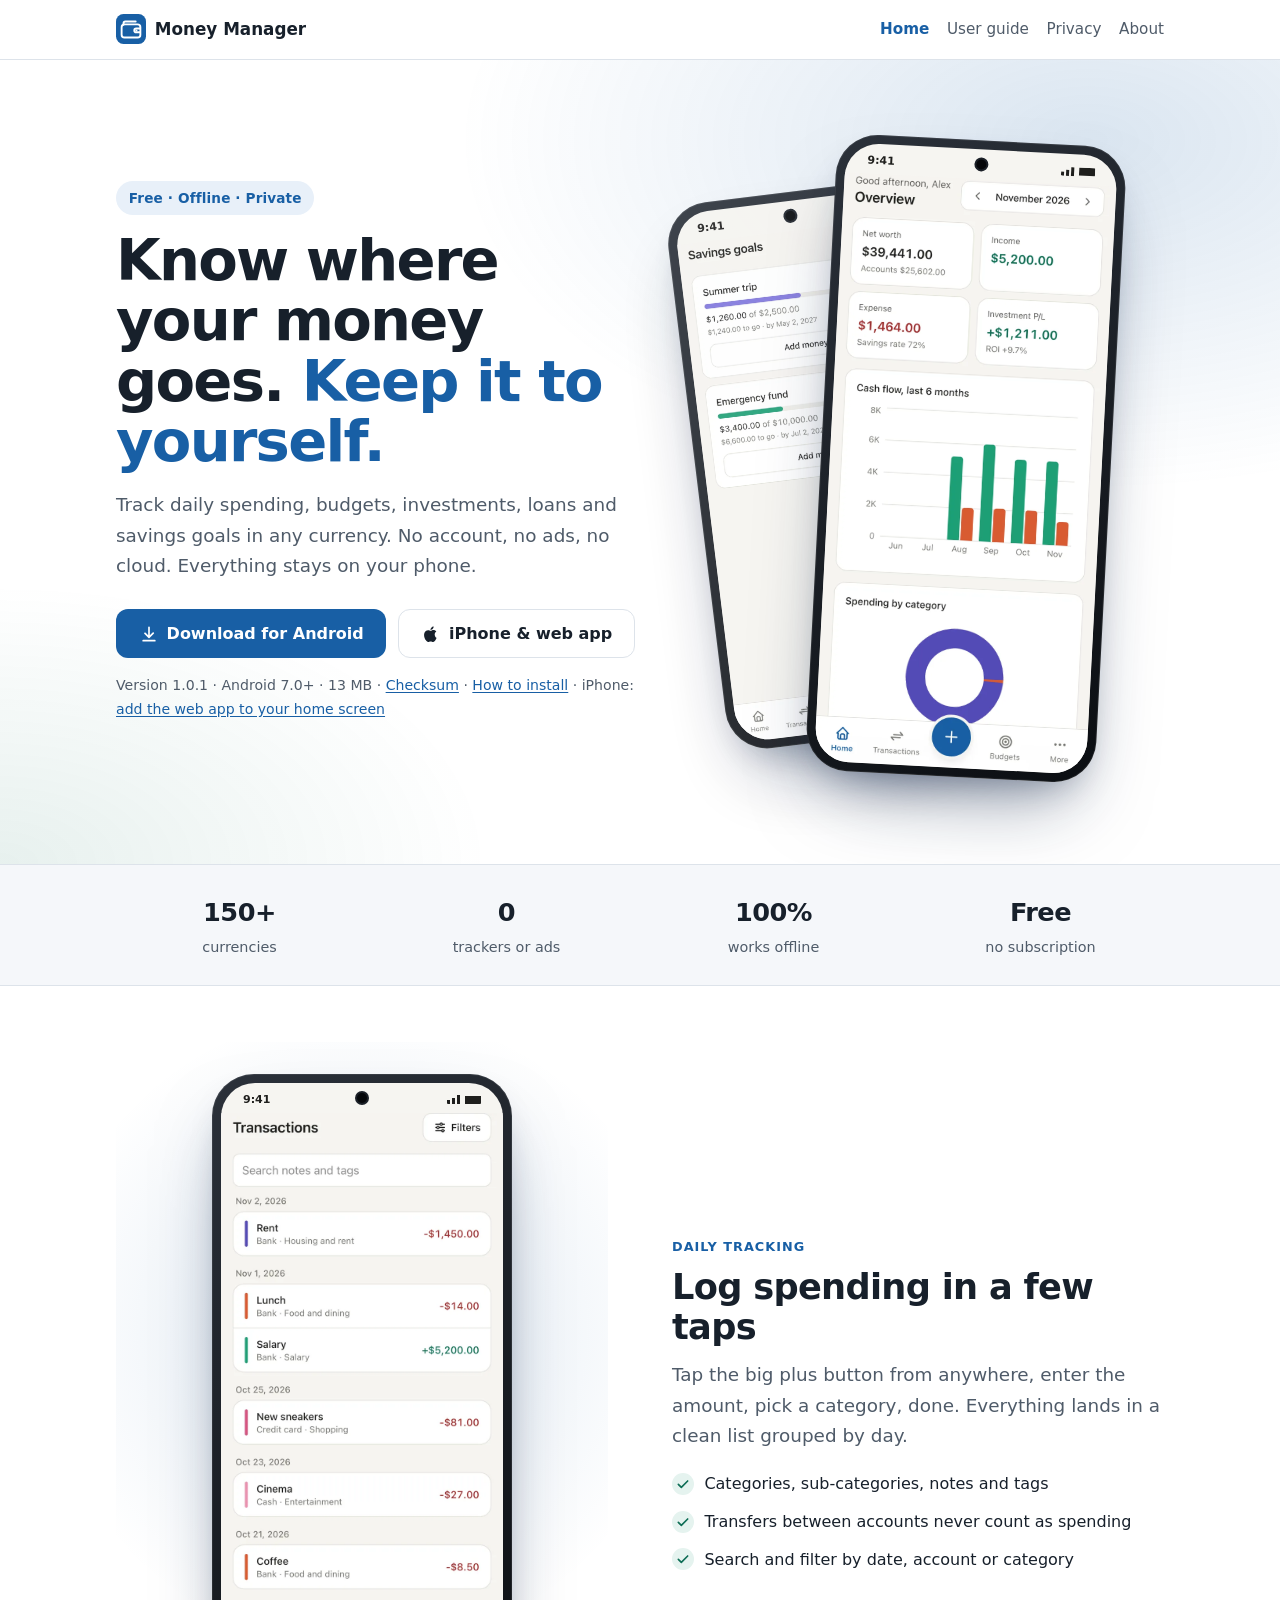
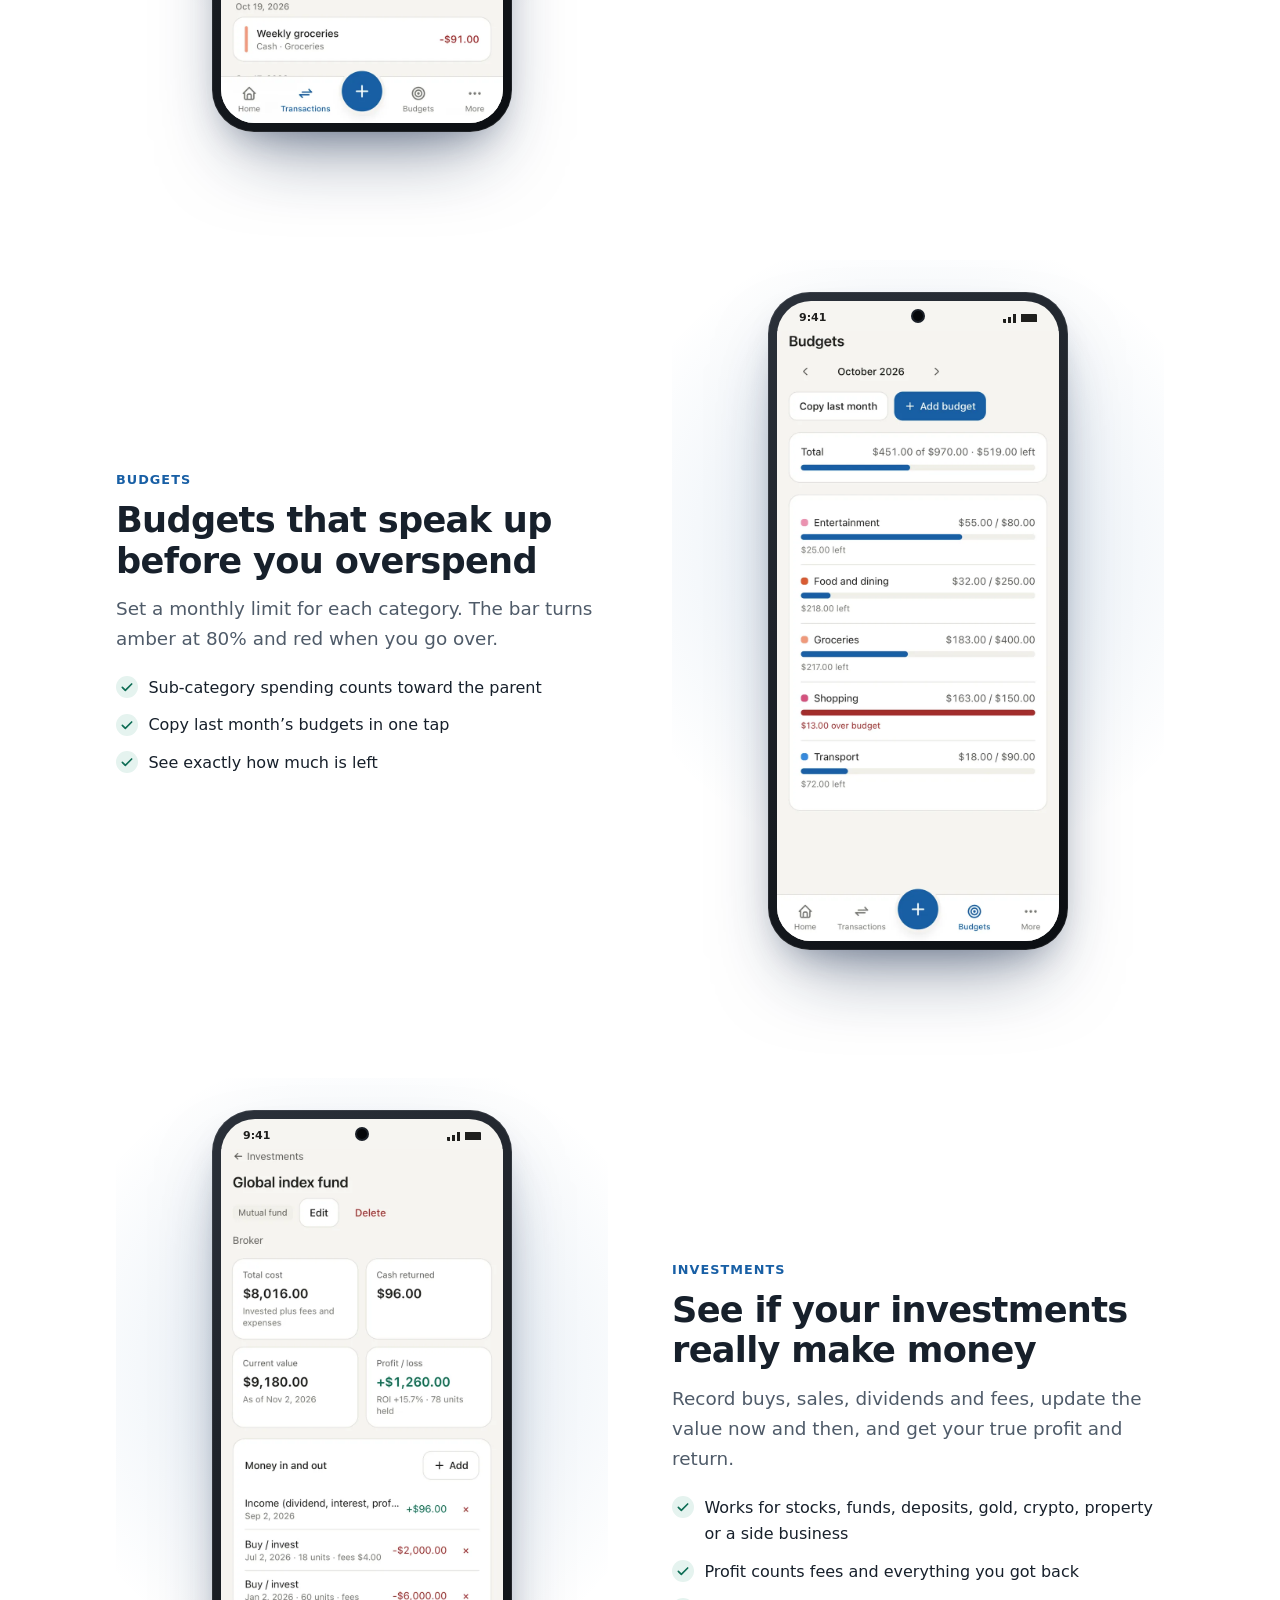
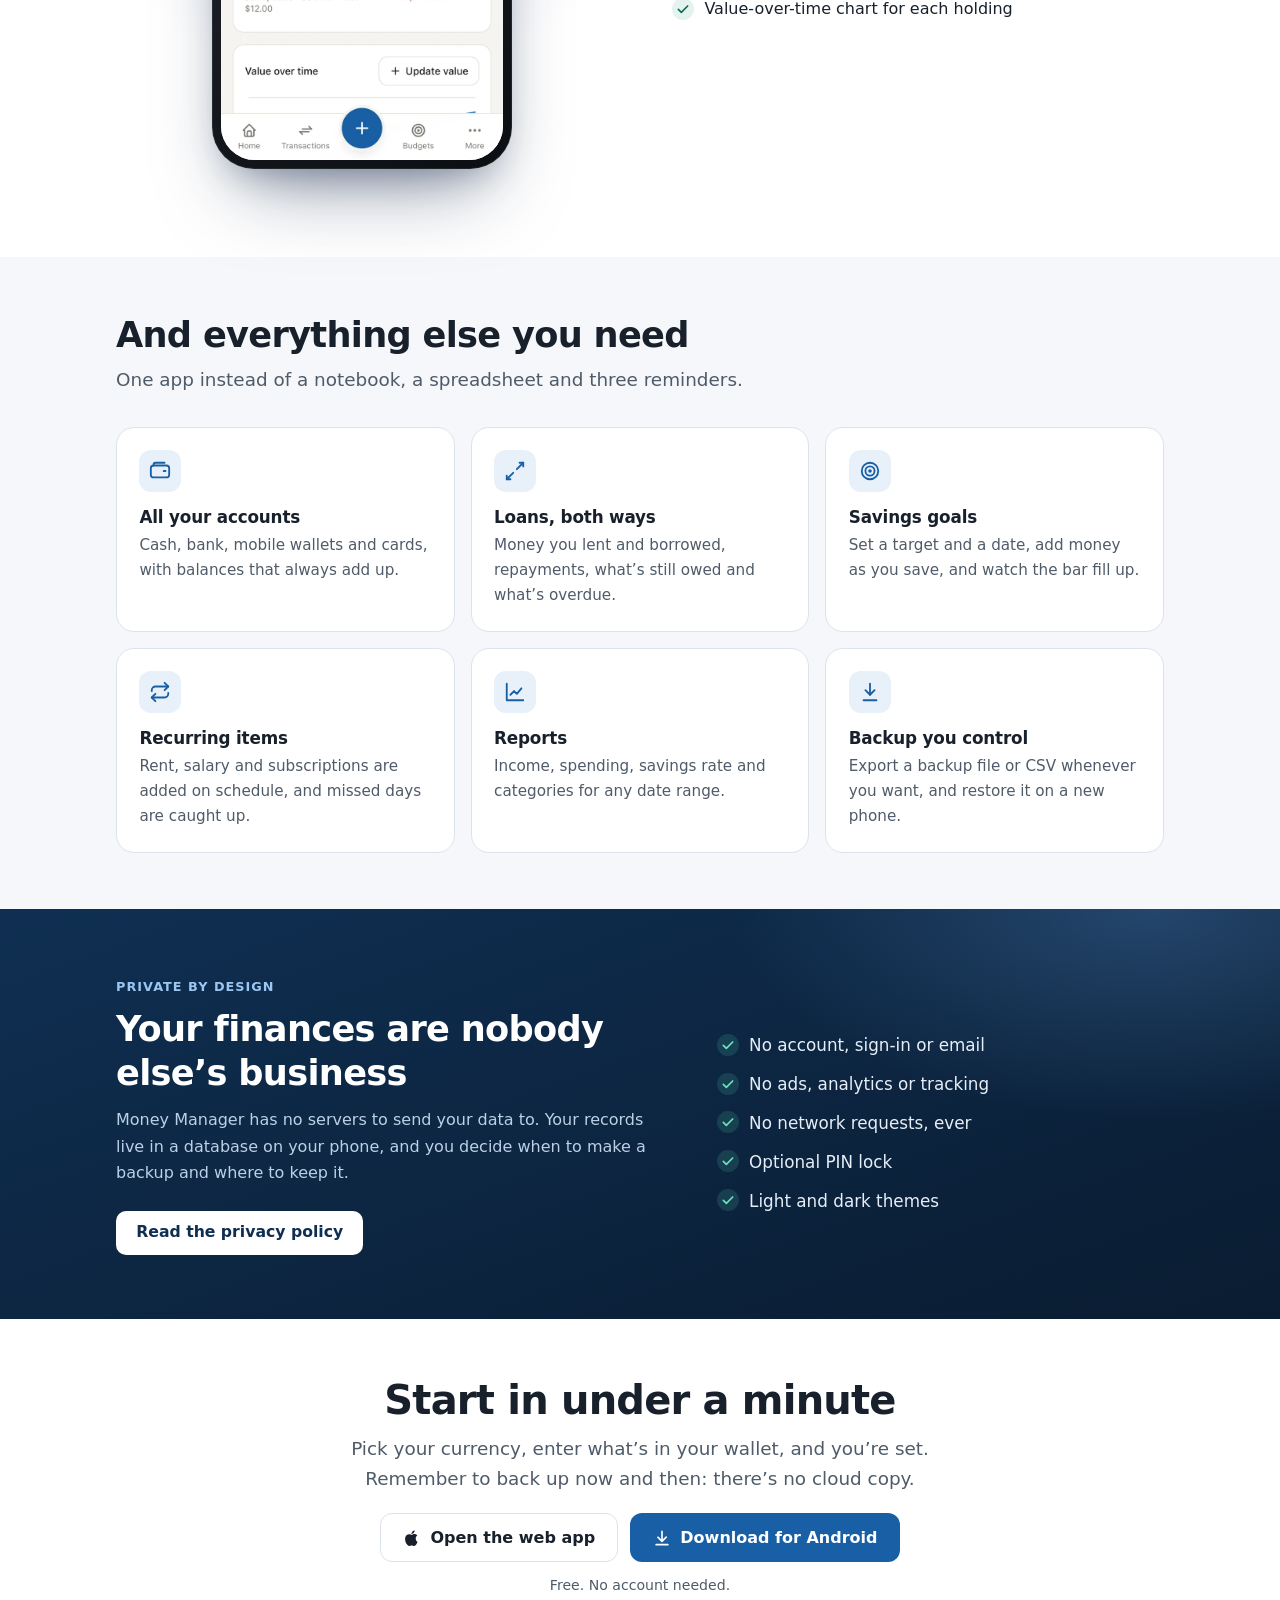
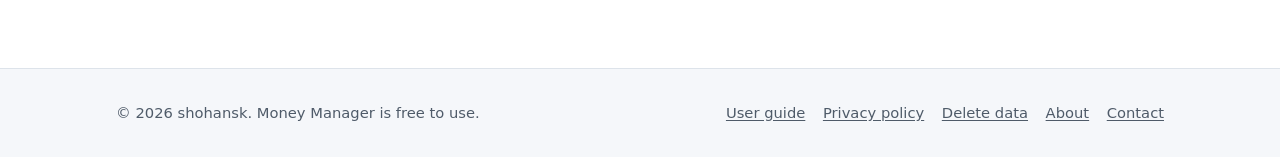
==== commit 6b65514c: "feat: installable web app for iPhone at /app Co-Authored-By: Claude Opus 5.5 <noreply@anthropic.com>" ====
--- a/index.html
+++ b/index.html
@@ -44,9 +44,9 @@
           <p class="lead">Track daily spending, budgets, investments, loans and savings goals in any currency. No account, no ads, no cloud. Everything stays on your phone.</p>
           <div class="cta-row">
             <a class="btn btn-primary btn-lg" href="https://github.com/shohansk/money-manager-site/releases/latest/download/money-manager.apk" download><svg viewBox="0 0 24 24" aria-hidden="true"><path fill="currentColor" d="M12 3a1 1 0 0 1 1 1v9.6l3.3-3.3a1 1 0 1 1 1.4 1.4l-5 5a1 1 0 0 1-1.4 0l-5-5a1 1 0 0 1 1.4-1.4l3.3 3.3V4a1 1 0 0 1 1-1ZM5 19a1 1 0 1 0 0 2h14a1 1 0 1 0 0-2H5Z"/></svg> Download for Android</a>
-            <a class="btn btn-ghost btn-lg" href="guide.html">Read the guide</a>
+            <a class="btn btn-ghost btn-lg" href="guide.html#iphone"><svg viewBox="0 0 24 24" aria-hidden="true"><path fill="currentColor" d="M16.4 12.6c0-2.3 1.9-3.4 2-3.5-1.1-1.6-2.8-1.8-3.4-1.8-1.4-.1-2.8.9-3.5.9s-1.9-.9-3.1-.8C6.8 7.4 5.3 8.3 4.5 9.8c-1.7 2.9-.4 7.2 1.2 9.5.8 1.1 1.7 2.4 2.9 2.4 1.2-.1 1.6-.8 3-.8s1.8.8 3 .7c1.3 0 2.1-1.1 2.8-2.3.9-1.3 1.3-2.6 1.3-2.7 0 0-2.3-.9-2.3-4ZM14.2 5.8c.6-.8 1.1-1.8.9-2.8-.9 0-2 .6-2.7 1.4-.6.7-1.1 1.7-1 2.7 1 .1 2.1-.5 2.8-1.3Z"/></svg> iPhone &amp; web app</a>
           </div>
-          <p class="note">Version 1.0.1 · Android 7.0+ · 13 MB · <a href="https://github.com/shohansk/money-manager-site/releases/latest">Checksum</a> · <a href="guide.html#install-apk">How to install</a> · iPhone: App Store coming soon</p>
+          <p class="note">Version 1.0.1 · Android 7.0+ · 13 MB · <a href="https://github.com/shohansk/money-manager-site/releases/latest">Checksum</a> · <a href="guide.html#install-apk">How to install</a> · iPhone: <a href="guide.html#iphone">add the web app to your home screen</a></p>
         </div>
         <div class="hero2-media" aria-hidden="true">
           <div class="phone phone--back"><div class="screen"><span class="statusbar"><b>9:41</b><i></i></span><img src="assets/screenshot-goals.webp" width="720" height="1558" alt=""></div></div>
@@ -178,6 +178,7 @@
         <h2>Start in under a minute</h2>
         <p class="lead">Pick your currency, enter what’s in your wallet, and you’re set. Remember to back up now and then: there’s no cloud copy.</p>
         <div class="cta-row cta-row--center">
+          <a class="btn btn-ghost btn-lg" href="app/"><svg viewBox="0 0 24 24" aria-hidden="true"><path fill="currentColor" d="M16.4 12.6c0-2.3 1.9-3.4 2-3.5-1.1-1.6-2.8-1.8-3.4-1.8-1.4-.1-2.8.9-3.5.9s-1.9-.9-3.1-.8C6.8 7.4 5.3 8.3 4.5 9.8c-1.7 2.9-.4 7.2 1.2 9.5.8 1.1 1.7 2.4 2.9 2.4 1.2-.1 1.6-.8 3-.8s1.8.8 3 .7c1.3 0 2.1-1.1 2.8-2.3.9-1.3 1.3-2.6 1.3-2.7 0 0-2.3-.9-2.3-4ZM14.2 5.8c.6-.8 1.1-1.8.9-2.8-.9 0-2 .6-2.7 1.4-.6.7-1.1 1.7-1 2.7 1 .1 2.1-.5 2.8-1.3Z"/></svg> Open the web app</a>
           <a class="btn btn-primary btn-lg" href="https://github.com/shohansk/money-manager-site/releases/latest/download/money-manager.apk" download><svg viewBox="0 0 24 24" aria-hidden="true"><path fill="currentColor" d="M12 3a1 1 0 0 1 1 1v9.6l3.3-3.3a1 1 0 1 1 1.4 1.4l-5 5a1 1 0 0 1-1.4 0l-5-5a1 1 0 0 1 1.4-1.4l3.3 3.3V4a1 1 0 0 1 1-1ZM5 19a1 1 0 1 0 0 2h14a1 1 0 1 0 0-2H5Z"/></svg> Download for Android</a>
         </div>
         <p class="note">Free. No account needed.</p>
